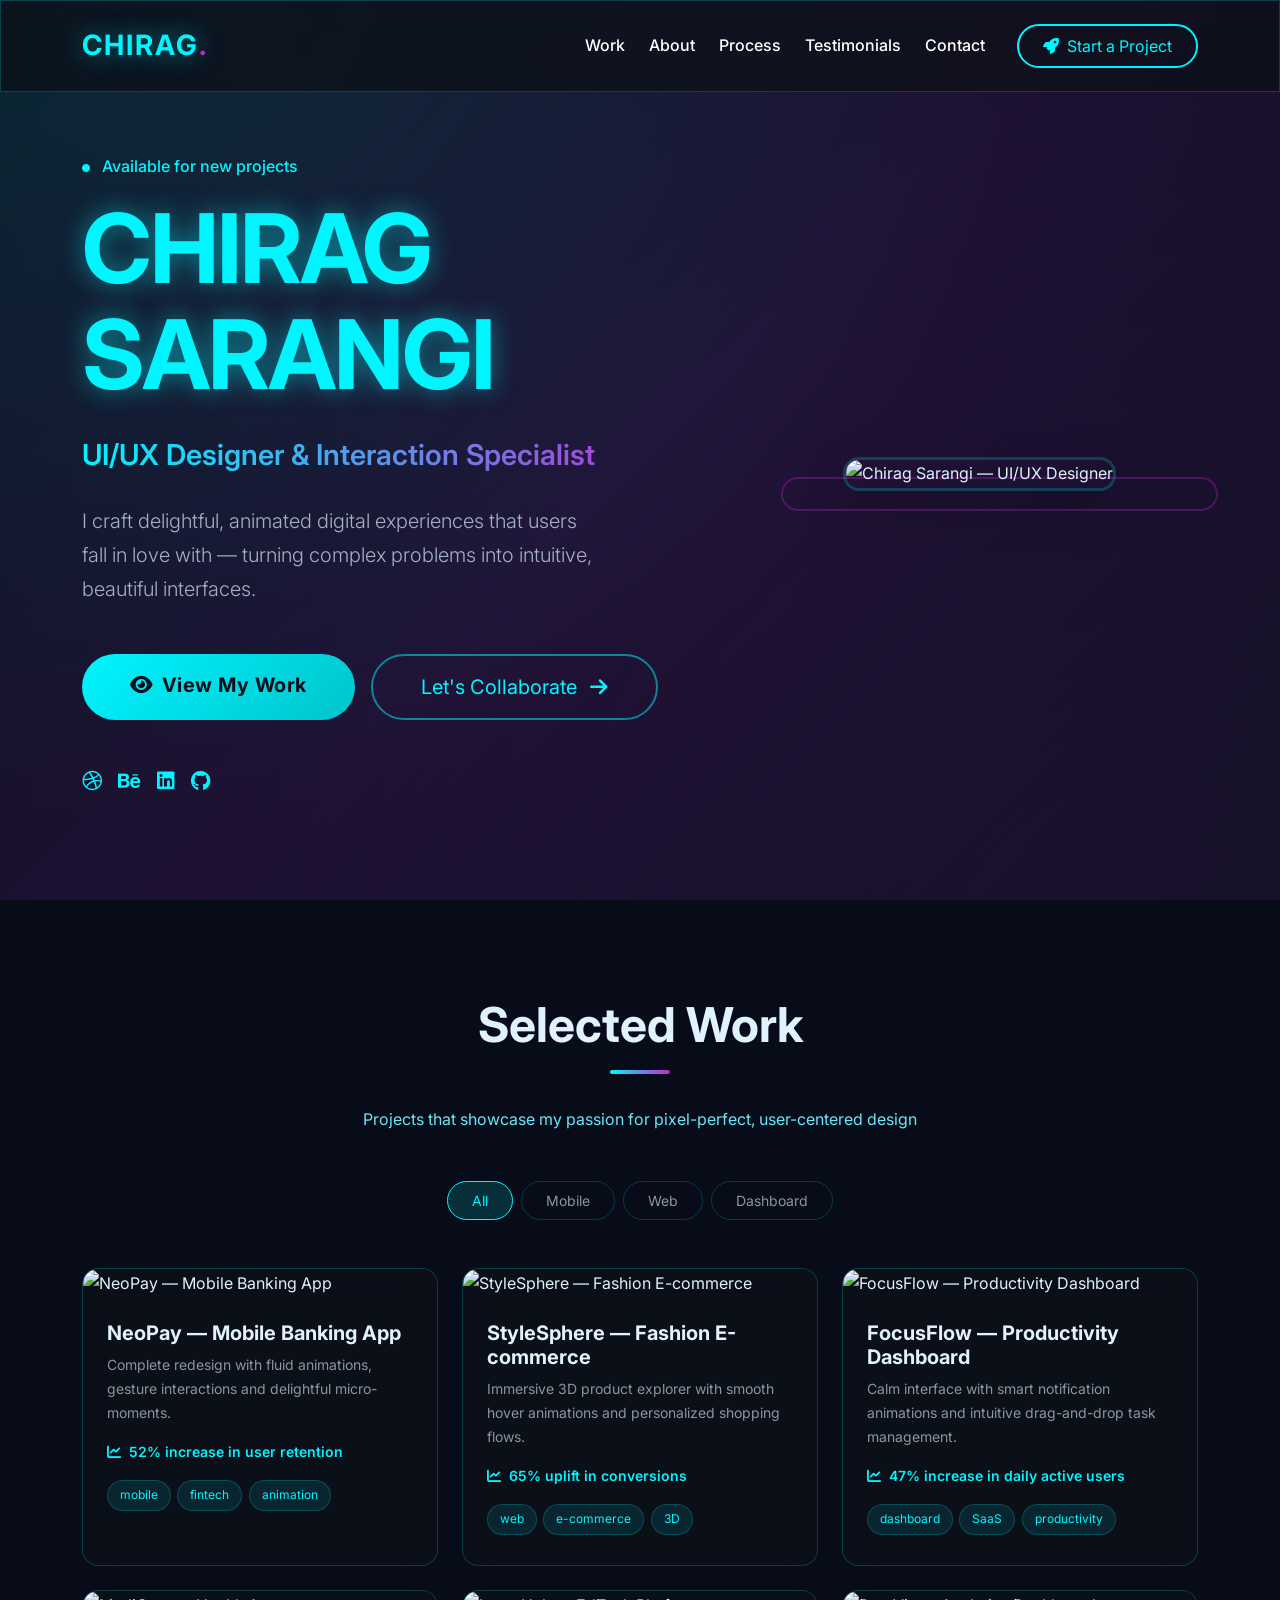
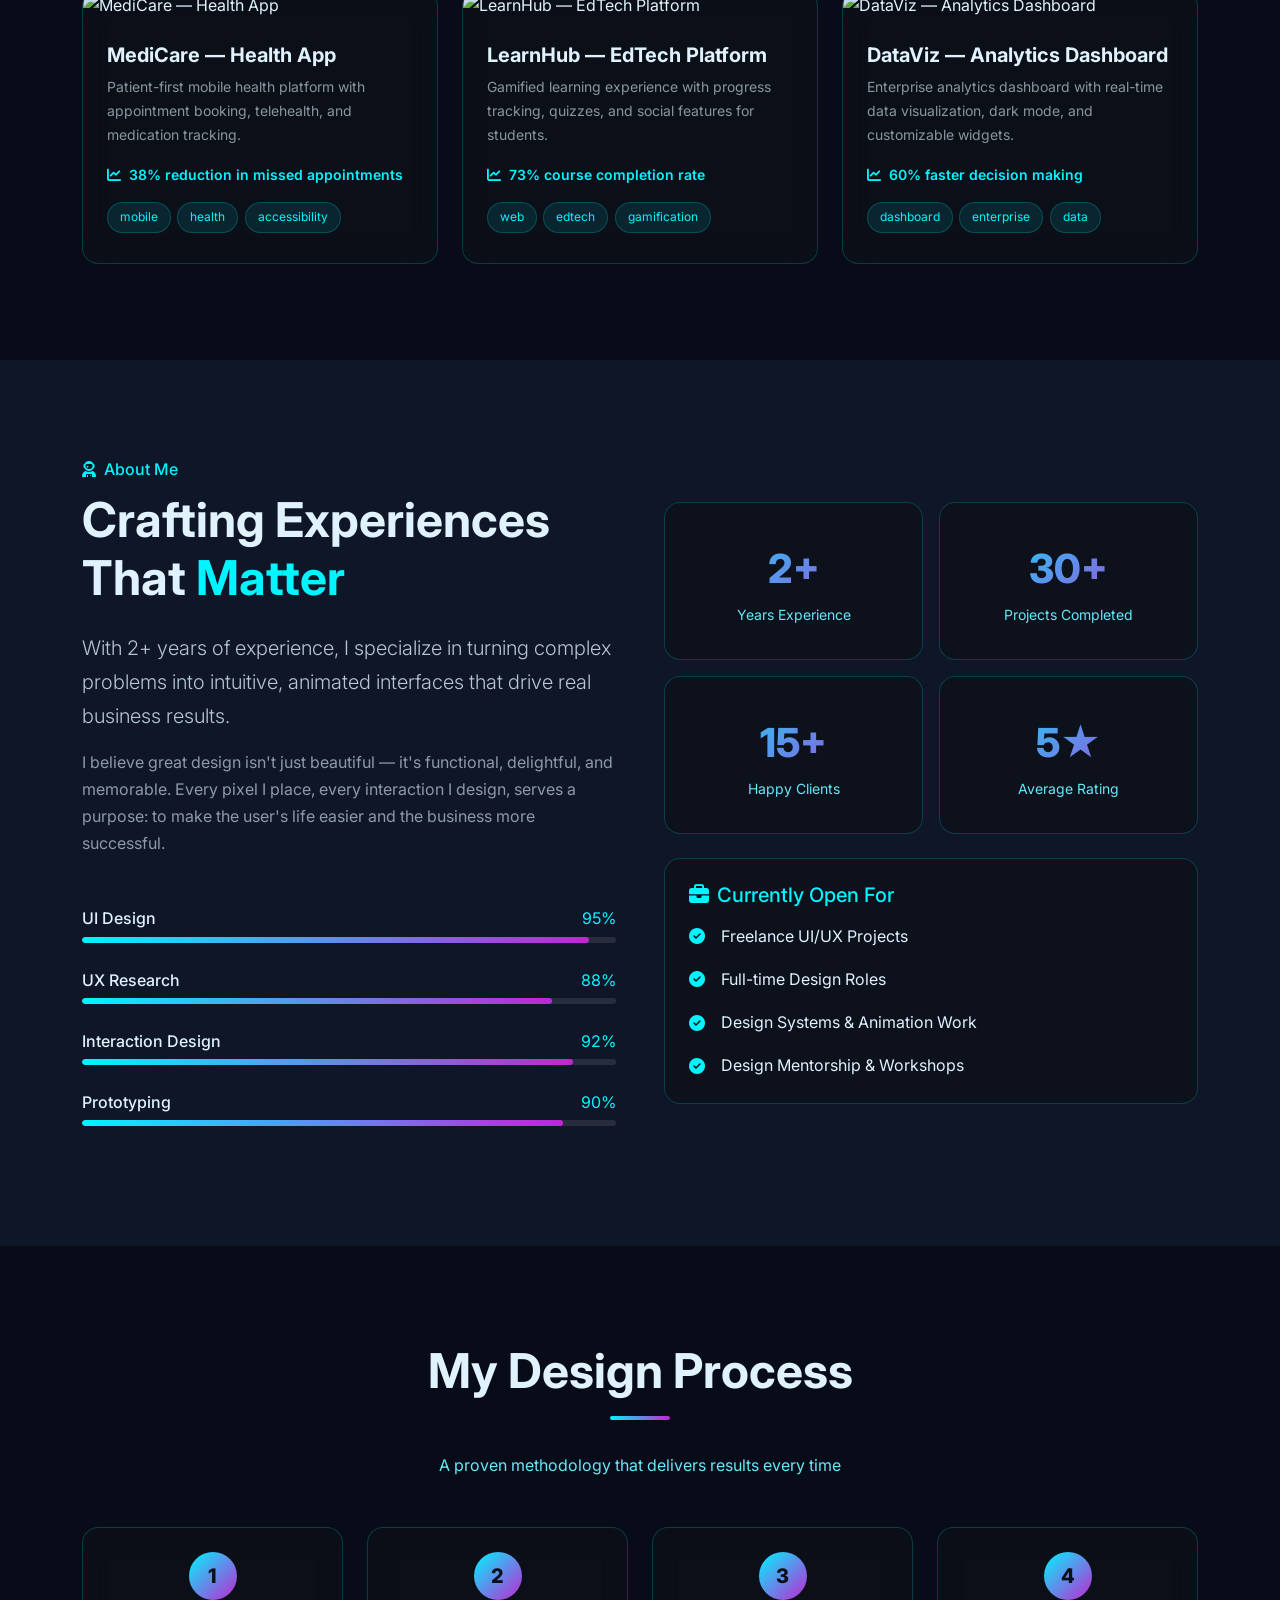
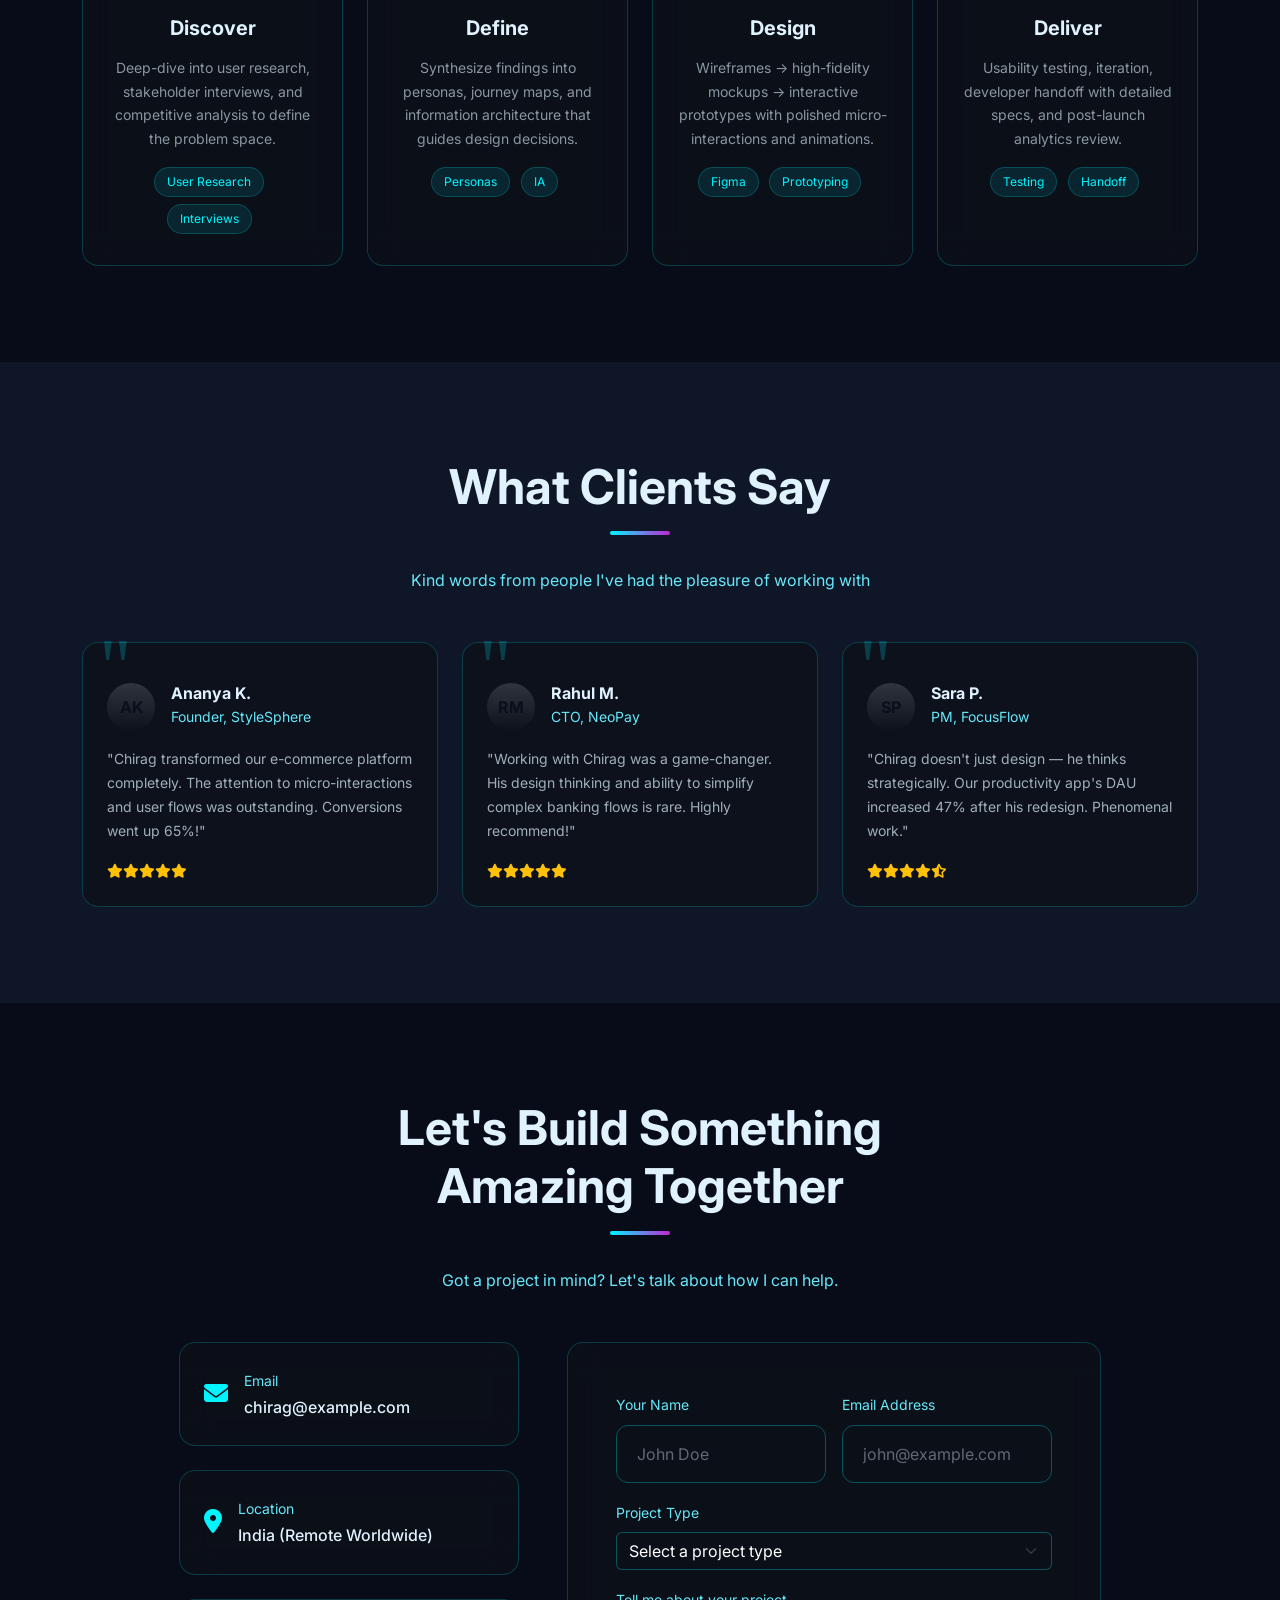
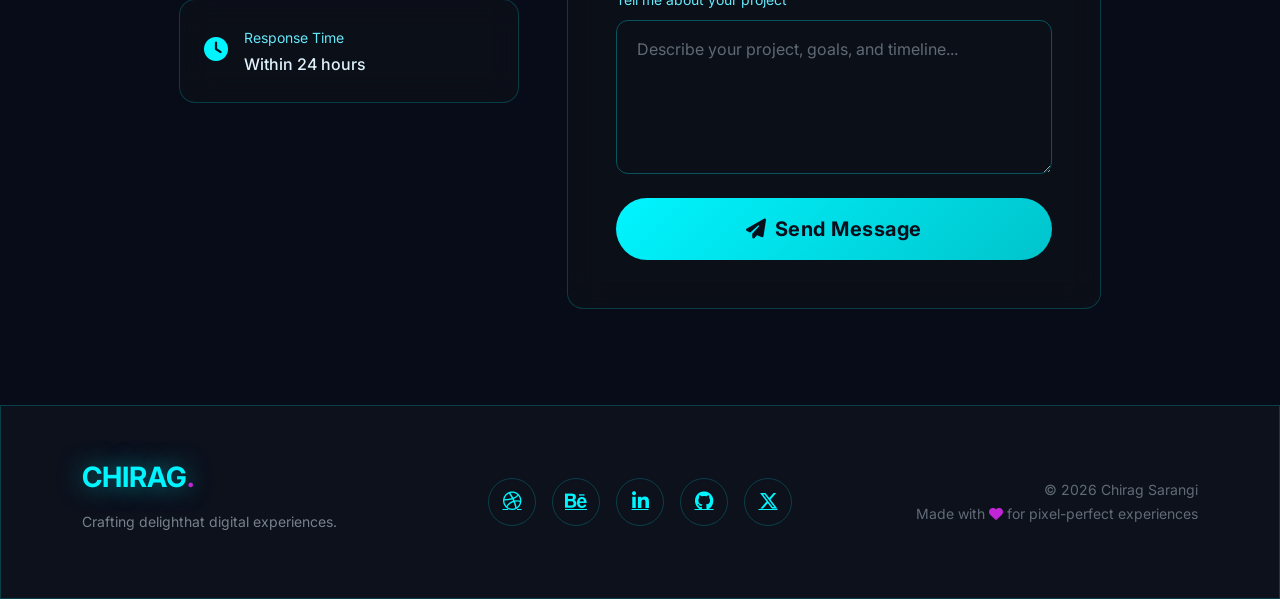
==== Chirag Sir/index.html @ 2ae91997 "Initial Chirag Sir Commit In DevWorkspace" ====
<!DOCTYPE html>
<html lang="en" class="scroll-smooth">

<head>
    <meta charset="UTF-8">
    <meta name="viewport" content="width=device-width, initial-scale=1.0">
    <title>Chirag Sarangi | UI/UX Designer</title>

    <!-- Google Font: Inter -->
    <link href="https://fonts.googleapis.com/css2?family=Inter:wght@300;400;500;600;700;800;900&display=swap"
        rel="stylesheet">

    <!-- Bootstrap 5 -->
    <link href="https://cdn.jsdelivr.net/npm/bootstrap@5.3.3/dist/css/bootstrap.min.css" rel="stylesheet">

    <!-- Font Awesome 6 -->
    <link rel="stylesheet" href="https://cdnjs.cloudflare.com/ajax/libs/font-awesome/6.6.0/css/all.min.css">

    <!-- AOS Animations -->
    <link href="https://unpkg.com/aos@2.3.1/dist/aos.css" rel="stylesheet">

    <style>
        /* ─── CSS Variables ─── */
        :root {
            --cyan: #00f5ff;
            --cyan-dark: #00c4cc;
            --purple: #c026d3;
            --bg-primary: #0f1628;
            --bg-dark: #0a0f1c;
            --glass-bg: rgba(13, 17, 25, 0.75);
            --glass-border: rgba(0, 245, 255, 0.2);
        }

        /* ─── Global Reset ─── */
        * {
            margin: 0;
            padding: 0;
            box-sizing: border-box;
        }

        html {
            scroll-behavior: smooth;
        }

        body {
            font-family: 'Inter', system-ui, -apple-system, sans-serif;
            background: var(--bg-primary);
            color: #e0f2fe;
            overflow-x: hidden;
            line-height: 1.7;
        }

        ::selection {
            background: var(--cyan);
            color: var(--bg-dark);
        }

        /* ─── Scrollbar ─── */
        ::-webkit-scrollbar {
            width: 8px;
        }

        ::-webkit-scrollbar-track {
            background: var(--bg-dark);
        }

        ::-webkit-scrollbar-thumb {
            background: var(--cyan);
            border-radius: 10px;
        }

        /* ─── Utility Classes ─── */
        .neon-cyan {
            color: var(--cyan);
            text-shadow: 0 0 25px rgba(0, 245, 255, 0.5);
        }

        .text-cyan {
            color: var(--cyan) !important;
        }

        .text-cyan-300 {
            color: #67e8f9 !important;
        }

        .text-purple {
            color: var(--purple) !important;
        }

        .border-cyan {
            border-color: rgba(0, 245, 255, 0.3) !important;
        }

        .cursor-pointer {
            cursor: pointer;
        }

        /* ─── Glass Effect ─── */
        .glass {
            background: var(--glass-bg);
            backdrop-filter: blur(16px);
            -webkit-backdrop-filter: blur(16px);
            border: 1px solid var(--glass-border);
        }

        /* ─── Navigation ─── */
        .navbar {
            padding: 1rem 0;
            transition: all 0.4s ease;
        }

        .navbar.scrolled {
            padding: 0.5rem 0;
            box-shadow: 0 4px 30px rgba(0, 0, 0, 0.5);
        }

        .navbar-brand {
            font-size: 1.75rem !important;
            letter-spacing: 2px;
        }

        .nav-link {
            position: relative;
            transition: all 0.4s;
            padding: 0.5rem 0 !important;
        }

        .nav-link::after {
            content: '';
            position: absolute;
            width: 0;
            height: 2px;
            bottom: 0;
            left: 0;
            background: linear-gradient(to right, var(--cyan), var(--purple));
            transition: width 0.4s ease;
        }

        .nav-link:hover {
            color: var(--cyan) !important;
        }

        .nav-link:hover::after {
            width: 100%;
        }

        /* Custom toggler for dark bg */
        .navbar-toggler {
            border-color: var(--glass-border);
            padding: 0.4rem 0.6rem;
        }

        .navbar-toggler-icon {
            background-image: url("data:image/svg+xml,%3csvg xmlns='http://www.w3.org/2000/svg' viewBox='0 0 30 30'%3e%3cpath stroke='rgba(0, 245, 255, 0.9)' stroke-linecap='round' stroke-miterlimit='10' stroke-width='2' d='M4 7h22M4 15h22M4 23h22'/%3e%3c/svg%3e") !important;
        }

        .btn-outline-cyan {
            border: 2px solid var(--cyan);
            color: var(--cyan);
            transition: all 0.3s ease;
        }

        .btn-outline-cyan:hover {
            background: var(--cyan);
            color: var(--bg-dark);
            box-shadow: 0 0 25px rgba(0, 245, 255, 0.4);
        }

        /* ─── Hero ─── */
        .hero-bg {
            background: linear-gradient(135deg, #0a0f1c 0%, #1e1133 50%, #0a0f1c 100%);
            position: relative;
            overflow: hidden;
            min-height: 100vh;
        }

        .hero-bg::before {
            content: '';
            position: absolute;
            top: -50%;
            left: -50%;
            width: 200%;
            height: 200%;
            background:
                radial-gradient(circle at 30% 20%, rgba(0, 245, 255, 0.12) 0%, transparent 40%),
                radial-gradient(circle at 70% 80%, rgba(192, 38, 211, 0.08) 0%, transparent 40%);
            animation: heroPulse 15s infinite alternate ease-in-out;
        }

        @keyframes heroPulse {
            0% {
                opacity: 0.6;
                transform: rotate(0deg);
            }

            100% {
                opacity: 1;
                transform: rotate(5deg);
            }
        }

        .hero-title {
            font-size: clamp(3rem, 8vw, 6rem);
            line-height: 1.1;
            letter-spacing: -2px;
        }

        .hero-subtitle {
            font-size: clamp(1.2rem, 3vw, 1.8rem);
            background: linear-gradient(90deg, var(--cyan), var(--purple));
            -webkit-background-clip: text;
            -webkit-text-fill-color: transparent;
            background-clip: text;
        }

        .hero-image {
            position: relative;
        }

        .hero-image img {
            border: 3px solid var(--glass-border);
            transition: all 0.5s ease;
        }

        .hero-image img:hover {
            border-color: var(--cyan);
            box-shadow: 0 0 50px rgba(0, 245, 255, 0.3);
        }

        .hero-image::after {
            content: '';
            position: absolute;
            top: 20px;
            left: 20px;
            right: -20px;
            bottom: -20px;
            border: 2px solid rgba(192, 38, 211, 0.3);
            border-radius: 1.5rem;
            z-index: -1;
        }

        /* ─── Buttons ─── */
        .btn-cyan {
            background: linear-gradient(135deg, var(--cyan), var(--cyan-dark));
            color: var(--bg-dark);
            font-weight: 700;
            border: none;
            transition: all 0.4s ease;
            letter-spacing: 0.5px;
        }

        .btn-cyan:hover {
            transform: translateY(-3px);
            box-shadow: 0 10px 40px rgba(0, 245, 255, 0.4);
            color: var(--bg-dark);
        }

        .btn-ghost {
            border: 2px solid rgba(0, 245, 255, 0.5);
            color: var(--cyan);
            transition: all 0.4s ease;
        }

        .btn-ghost:hover {
            background: rgba(0, 245, 255, 0.1);
            border-color: var(--cyan);
            color: var(--cyan);
            transform: translateY(-3px);
        }

        /* ─── Section Headings ─── */
        .section-heading {
            position: relative;
            display: inline-block;
        }

        .section-heading::after {
            content: '';
            display: block;
            width: 60px;
            height: 4px;
            background: linear-gradient(to right, var(--cyan), var(--purple));
            margin: 1rem auto 0;
            border-radius: 2px;
        }

        /* ─── Project Cards ─── */
        .project-card {
            transition: all 0.5s cubic-bezier(0.4, 0, 0.2, 1);
            overflow: hidden;
            cursor: pointer;
        }

        .project-card:hover {
            transform: translateY(-15px) scale(1.02);
            box-shadow: 0 20px 60px rgba(0, 245, 255, 0.25);
            border-color: rgba(0, 245, 255, 0.5);
        }

        .project-card .card-img {
            height: 280px;
            object-fit: cover;
            transition: transform 0.6s ease;
        }

        .project-card:hover .card-img {
            transform: scale(1.08);
        }

        .project-card .card-img-wrapper {
            overflow: hidden;
            position: relative;
        }

        .project-card .card-img-wrapper::after {
            content: '';
            position: absolute;
            inset: 0;
            background: linear-gradient(to bottom, transparent 50%, rgba(10, 15, 28, 0.9));
            opacity: 0;
            transition: opacity 0.4s ease;
        }

        .project-card:hover .card-img-wrapper::after {
            opacity: 1;
        }

        .project-tag {
            display: inline-block;
            padding: 0.25rem 0.75rem;
            font-size: 0.75rem;
            border-radius: 50px;
            background: rgba(0, 245, 255, 0.1);
            color: var(--cyan);
            border: 1px solid rgba(0, 245, 255, 0.2);
            margin-right: 0.4rem;
            margin-bottom: 0.4rem;
        }

        /* ─── About Section ─── */
        .skill-bar {
            height: 6px;
            background: rgba(255, 255, 255, 0.1);
            border-radius: 3px;
            overflow: hidden;
            margin-bottom: 1.5rem;
        }

        .skill-fill {
            height: 100%;
            border-radius: 3px;
            background: linear-gradient(90deg, var(--cyan), var(--purple));
            transition: width 1.5s ease;
        }

        .stat-card {
            text-align: center;
            padding: 2rem 1rem;
        }

        .stat-number {
            font-size: 2.5rem;
            font-weight: 800;
            background: linear-gradient(135deg, var(--cyan), var(--purple));
            -webkit-background-clip: text;
            -webkit-text-fill-color: transparent;
            background-clip: text;
        }

        /* ─── Process Section ─── */
        .process-step {
            position: relative;
            padding-left: 2rem;
        }

        .process-step::before {
            content: '';
            position: absolute;
            left: 0;
            top: 0;
            bottom: 0;
            width: 3px;
            background: linear-gradient(to bottom, var(--cyan), var(--purple));
            border-radius: 3px;
        }

        .step-number {
            display: inline-flex;
            align-items: center;
            justify-content: center;
            width: 48px;
            height: 48px;
            border-radius: 50%;
            background: linear-gradient(135deg, var(--cyan), var(--purple));
            color: var(--bg-dark);
            font-weight: 800;
            font-size: 1.25rem;
            margin-bottom: 1rem;
        }

        /* ─── Testimonials ─── */
        .testimonial-card {
            position: relative;
        }

        .testimonial-card::before {
            content: '"';
            font-size: 5rem;
            color: var(--cyan);
            opacity: 0.2;
            position: absolute;
            top: -1rem;
            left: 1rem;
            font-family: Georgia, serif;
            line-height: 1;
        }

        /* ─── Contact Form ─── */
        .form-control {
            padding: 1rem 1.25rem;
            border-radius: 12px;
            transition: all 0.3s ease;
        }

        .form-control:focus {
            border-color: var(--cyan);
            box-shadow: 0 0 0 0.2rem rgba(0, 245, 255, 0.15);
            background: rgba(0, 245, 255, 0.03);
        }

        .form-control::placeholder {
            color: rgba(224, 242, 254, 0.4);
        }

        /* ─── Footer ─── */
        .footer-social a {
            display: inline-flex;
            align-items: center;
            justify-content: center;
            width: 48px;
            height: 48px;
            border-radius: 50%;
            border: 1px solid var(--glass-border);
            color: var(--cyan);
            transition: all 0.3s ease;
            font-size: 1.2rem;
        }

        .footer-social a:hover {
            background: var(--cyan);
            color: var(--bg-dark);
            transform: translateY(-5px);
            box-shadow: 0 10px 25px rgba(0, 245, 255, 0.3);
        }

        /* ─── Floating Particles ─── */
        .particles {
            position: fixed;
            top: 0;
            left: 0;
            width: 100%;
            height: 100%;
            pointer-events: none;
            z-index: 0;
            overflow: hidden;
        }

        .particle {
            position: absolute;
            width: 3px;
            height: 3px;
            background: var(--cyan);
            border-radius: 50%;
            opacity: 0;
            animation: float linear infinite;
        }

        @keyframes float {
            0% {
                opacity: 0;
                transform: translateY(100vh) scale(0);
            }

            10% {
                opacity: 0.6;
            }

            90% {
                opacity: 0.6;
            }

            100% {
                opacity: 0;
                transform: translateY(-20vh) scale(1);
            }
        }

        /* ─── Back to Top ─── */
        .back-to-top {
            position: fixed;
            bottom: 2rem;
            right: 2rem;
            width: 50px;
            height: 50px;
            border-radius: 50%;
            background: linear-gradient(135deg, var(--cyan), var(--purple));
            color: var(--bg-dark);
            display: flex;
            align-items: center;
            justify-content: center;
            font-size: 1.2rem;
            opacity: 0;
            visibility: hidden;
            transition: all 0.4s ease;
            z-index: 1000;
            border: none;
            cursor: pointer;
            box-shadow: 0 4px 20px rgba(0, 245, 255, 0.3);
        }

        .back-to-top.visible {
            opacity: 1;
            visibility: visible;
        }

        .back-to-top:hover {
            transform: translateY(-5px);
            box-shadow: 0 8px 30px rgba(0, 245, 255, 0.5);
        }

        /* ─── Modal ─── */
        .modal-content {
            border-radius: 1.5rem;
            overflow: hidden;
        }

        /* ─── Responsive ─── */
        @media (max-width: 991px) {
            .navbar-collapse {
                background: rgba(10, 15, 28, 0.95);
                backdrop-filter: blur(20px);
                border-radius: 1rem;
                padding: 1.5rem;
                margin-top: 1rem;
                border: 1px solid var(--glass-border);
            }

            .hero-image::after {
                display: none;
            }
        }

        @media (max-width: 767px) {
            .hero-title {
                font-size: 2.8rem;
            }

            .stat-number {
                font-size: 2rem;
            }
        }
    </style>
</head>

<body>

    <!-- Floating Particles -->
    <div class="particles" id="particles"></div>

    <!-- Back to Top Button -->
    <button class="back-to-top" id="backToTop" onclick="window.scrollTo({top:0,behavior:'smooth'})">
        <i class="fas fa-chevron-up"></i>
    </button>

    <!-- ────────────────────────────────────────────── -->
    <!-- Navigation                                     -->
    <!-- ────────────────────────────────────────────── -->
    <nav class="navbar navbar-expand-lg fixed-top glass" id="mainNav">
        <div class="container">
            <a class="navbar-brand fw-bold neon-cyan" href="#">CHIRAG<span class="text-purple">.</span></a>
            <button class="navbar-toggler" type="button" data-bs-toggle="collapse" data-bs-target="#navbarNav"
                aria-controls="navbarNav" aria-expanded="false" aria-label="Toggle navigation">
                <span class="navbar-toggler-icon"></span>
            </button>
            <div class="collapse navbar-collapse" id="navbarNav">
                <ul class="navbar-nav ms-auto align-items-lg-center gap-lg-4 gap-2">
                    <li class="nav-item"><a class="nav-link text-white fw-medium" href="#work">Work</a></li>
                    <li class="nav-item"><a class="nav-link text-white fw-medium" href="#about">About</a></li>
                    <li class="nav-item"><a class="nav-link text-white fw-medium" href="#process">Process</a></li>
                    <li class="nav-item"><a class="nav-link text-white fw-medium" href="#testimonials">Testimonials</a>
                    </li>
                    <li class="nav-item"><a class="nav-link text-white fw-medium" href="#contact">Contact</a></li>
                    <li class="nav-item ms-lg-2">
                        <a href="#contact" class="btn btn-outline-cyan rounded-pill px-4 py-2">
                            <i class="fas fa-rocket me-2"></i>Start a Project
                        </a>
                    </li>
                </ul>
            </div>
        </div>
    </nav>

    <!-- ────────────────────────────────────────────── -->
    <!-- Hero Section                                   -->
    <!-- ────────────────────────────────────────────── -->
    <section class="hero-bg d-flex align-items-center pt-5" id="hero">
        <div class="container position-relative" style="z-index: 1;">
            <div class="row align-items-center g-5">
                <div class="col-lg-7" data-aos="fade-right" data-aos-delay="200">
                    <p class="text-cyan mb-3 fw-medium">
                        <i class="fas fa-circle me-2" style="font-size: 0.5rem; vertical-align: middle;"></i>
                        Available for new projects
                    </p>
                    <h1 class="hero-title fw-bold mb-4 neon-cyan">CHIRAG<br>SARANGI</h1>
                    <p class="hero-subtitle fw-semibold mb-4">UI/UX Designer &amp; Interaction Specialist</p>
                    <p class="lead mb-5" style="color: rgba(224, 242, 254, 0.7); max-width: 520px;">
                        I craft delightful, animated digital experiences that users fall in love with — turning complex
                        problems into intuitive, beautiful interfaces.
                    </p>
                    <div class="d-flex flex-wrap gap-3">
                        <a href="#work" class="btn btn-cyan btn-lg rounded-pill px-5 py-3">
                            <i class="fas fa-eye me-2"></i>View My Work
                        </a>
                        <a href="#contact" class="btn btn-ghost btn-lg rounded-pill px-5 py-3">
                            Let's Collaborate <i class="fas fa-arrow-right ms-2"></i>
                        </a>
                    </div>

                    <!-- Social links in hero -->
                    <div class="d-flex gap-3 mt-5" data-aos="fade-up" data-aos-delay="600">
                        <a href="#" class="text-cyan text-decoration-none" title="Dribbble">
                            <i class="fab fa-dribbble fa-lg"></i>
                        </a>
                        <a href="#" class="text-cyan text-decoration-none" title="Behance">
                            <i class="fab fa-behance fa-lg"></i>
                        </a>
                        <a href="#" class="text-cyan text-decoration-none" title="LinkedIn">
                            <i class="fab fa-linkedin fa-lg"></i>
                        </a>
                        <a href="#" class="text-cyan text-decoration-none" title="GitHub">
                            <i class="fab fa-github fa-lg"></i>
                        </a>
                    </div>
                </div>
                <div class="col-lg-5 text-center" data-aos="fade-left" data-aos-delay="400">
                    <div class="hero-image">
                        <!-- Replace with real photo -->
                        <img src="https://via.placeholder.com/600x700/1e2937/00f5ff?text=Chirag+Sarangi"
                            class="img-fluid rounded-4 shadow-lg" alt="Chirag Sarangi — UI/UX Designer" loading="lazy">
                    </div>
                </div>
            </div>
        </div>
    </section>

    <!-- ────────────────────────────────────────────── -->
    <!-- Work / Projects                                -->
    <!-- ────────────────────────────────────────────── -->
    <section id="work" class="py-5" style="background: #080c18;">
        <div class="container py-5">
            <div class="text-center mb-5" data-aos="fade-up">
                <h2 class="display-5 fw-bold section-heading">Selected Work</h2>
                <p class="text-cyan-300 mt-4">Projects that showcase my passion for pixel-perfect, user-centered design
                </p>
            </div>

            <!-- Filter Buttons -->
            <div class="d-flex flex-wrap justify-content-center gap-2 mb-5" data-aos="fade-up" data-aos-delay="100">
                <button class="btn btn-sm rounded-pill px-4 py-2 filter-btn active" data-filter="all"
                    onclick="filterProjects('all', this)">All</button>
                <button class="btn btn-sm rounded-pill px-4 py-2 filter-btn" data-filter="mobile"
                    onclick="filterProjects('mobile', this)">Mobile</button>
                <button class="btn btn-sm rounded-pill px-4 py-2 filter-btn" data-filter="web"
                    onclick="filterProjects('web', this)">Web</button>
                <button class="btn btn-sm rounded-pill px-4 py-2 filter-btn" data-filter="dashboard"
                    onclick="filterProjects('dashboard', this)">Dashboard</button>
            </div>

            <div class="row g-4" id="projects-container">
                <!-- Populated by JS -->
            </div>
        </div>
    </section>

    <!-- ────────────────────────────────────────────── -->
    <!-- About Section                                  -->
    <!-- ────────────────────────────────────────────── -->
    <section id="about" class="py-5">
        <div class="container py-5">
            <div class="row align-items-center g-5">
                <div class="col-lg-6" data-aos="fade-right">
                    <p class="text-cyan fw-medium mb-2"><i class="fas fa-user-astronaut me-2"></i>About Me</p>
                    <h2 class="display-5 fw-bold mb-4">Crafting Experiences<br>That <span class="text-cyan">Matter</span></h2>
                    <p class="lead" style="color: rgba(224, 242, 254, 0.8);">
                        With 2+ years of experience, I specialize in turning complex problems into intuitive, animated
                        interfaces that drive real business results.
                    </p>
                    <p style="color: rgba(224, 242, 254, 0.6);">
                        I believe great design isn't just beautiful — it's functional, delightful, and memorable. Every
                        pixel I place, every interaction I design, serves a purpose: to make the user's life easier and
                        the business more successful.
                    </p>

                    <!-- Skills -->
                    <div class="mt-5">
                        <div class="mb-3">
                            <div class="d-flex justify-content-between mb-1">
                                <span class="fw-medium">UI Design</span>
                                <span class="text-cyan">95%</span>
                            </div>
                            <div class="skill-bar">
                                <div class="skill-fill" data-width="95" style="width: 0%;"></div>
                            </div>
                        </div>
                        <div class="mb-3">
                            <div class="d-flex justify-content-between mb-1">
                                <span class="fw-medium">UX Research</span>
                                <span class="text-cyan">88%</span>
                            </div>
                            <div class="skill-bar">
                                <div class="skill-fill" data-width="88" style="width: 0%;"></div>
                            </div>
                        </div>
                        <div class="mb-3">
                            <div class="d-flex justify-content-between mb-1">
                                <span class="fw-medium">Interaction Design</span>
                                <span class="text-cyan">92%</span>
                            </div>
                            <div class="skill-bar">
                                <div class="skill-fill" data-width="92" style="width: 0%;"></div>
                            </div>
                        </div>
                        <div class="mb-3">
                            <div class="d-flex justify-content-between mb-1">
                                <span class="fw-medium">Prototyping</span>
                                <span class="text-cyan">90%</span>
                            </div>
                            <div class="skill-bar">
                                <div class="skill-fill" data-width="90" style="width: 0%;"></div>
                            </div>
                        </div>
                    </div>
                </div>

                <div class="col-lg-6" data-aos="fade-left">
                    <!-- Stats Grid -->
                    <div class="row g-3 mb-4">
                        <div class="col-6">
                            <div class="glass rounded-4 stat-card">
                                <div class="stat-number">2+</div>
                                <p class="text-cyan-300 mb-0 small">Years Experience</p>
                            </div>
                        </div>
                        <div class="col-6">
                            <div class="glass rounded-4 stat-card">
                                <div class="stat-number">30+</div>
                                <p class="text-cyan-300 mb-0 small">Projects Completed</p>
                            </div>
                        </div>
                        <div class="col-6">
                            <div class="glass rounded-4 stat-card">
                                <div class="stat-number">15+</div>
                                <p class="text-cyan-300 mb-0 small">Happy Clients</p>
                            </div>
                        </div>
                        <div class="col-6">
                            <div class="glass rounded-4 stat-card">
                                <div class="stat-number">5★</div>
                                <p class="text-cyan-300 mb-0 small">Average Rating</p>
                            </div>
                        </div>
                    </div>

                    <!-- Currently Open For -->
                    <div class="glass p-4 rounded-4" data-aos="fade-up" data-aos-delay="200">
                        <h5 class="text-cyan mb-3"><i class="fas fa-briefcase me-2"></i>Currently Open For</h5>
                        <ul class="list-unstyled mb-0">
                            <li class="mb-3 d-flex align-items-center">
                                <i class="fas fa-check-circle text-cyan me-3"></i>
                                Freelance UI/UX Projects
                            </li>
                            <li class="mb-3 d-flex align-items-center">
                                <i class="fas fa-check-circle text-cyan me-3"></i>
                                Full-time Design Roles
                            </li>
                            <li class="mb-3 d-flex align-items-center">
                                <i class="fas fa-check-circle text-cyan me-3"></i>
                                Design Systems &amp; Animation Work
                            </li>
                            <li class="d-flex align-items-center">
                                <i class="fas fa-check-circle text-cyan me-3"></i>
                                Design Mentorship &amp; Workshops
                            </li>
                        </ul>
                    </div>
                </div>
            </div>
        </div>
    </section>

    <!-- ────────────────────────────────────────────── -->
    <!-- Process Section (was missing!)                 -->
    <!-- ────────────────────────────────────────────── -->
    <section id="process" class="py-5" style="background: #080c18;">
        <div class="container py-5">
            <div class="text-center mb-5" data-aos="fade-up">
                <h2 class="display-5 fw-bold section-heading">My Design Process</h2>
                <p class="text-cyan-300 mt-4">A proven methodology that delivers results every time</p>
            </div>
            <div class="row g-4">
                <div class="col-md-6 col-lg-3" data-aos="fade-up" data-aos-delay="0">
                    <div class="glass p-4 rounded-4 h-100 text-center">
                        <div class="step-number mx-auto">1</div>
                        <h5 class="fw-bold mb-3">Discover</h5>
                        <p class="small" style="color: rgba(224, 242, 254, 0.6);">
                            Deep-dive into user research, stakeholder interviews, and competitive analysis to define the
                            problem space.
                        </p>
                        <div class="mt-3">
                            <span class="project-tag">User Research</span>
                            <span class="project-tag">Interviews</span>
                        </div>
                    </div>
                </div>
                <div class="col-md-6 col-lg-3" data-aos="fade-up" data-aos-delay="100">
                    <div class="glass p-4 rounded-4 h-100 text-center">
                        <div class="step-number mx-auto">2</div>
                        <h5 class="fw-bold mb-3">Define</h5>
                        <p class="small" style="color: rgba(224, 242, 254, 0.6);">
                            Synthesize findings into personas, journey maps, and information architecture that guides
                            design decisions.
                        </p>
                        <div class="mt-3">
                            <span class="project-tag">Personas</span>
                            <span class="project-tag">IA</span>
                        </div>
                    </div>
                </div>
                <div class="col-md-6 col-lg-3" data-aos="fade-up" data-aos-delay="200">
                    <div class="glass p-4 rounded-4 h-100 text-center">
                        <div class="step-number mx-auto">3</div>
                        <h5 class="fw-bold mb-3">Design</h5>
                        <p class="small" style="color: rgba(224, 242, 254, 0.6);">
                            Wireframes → high-fidelity mockups → interactive prototypes with polished micro-interactions
                            and animations.
                        </p>
                        <div class="mt-3">
                            <span class="project-tag">Figma</span>
                            <span class="project-tag">Prototyping</span>
                        </div>
                    </div>
                </div>
                <div class="col-md-6 col-lg-3" data-aos="fade-up" data-aos-delay="300">
                    <div class="glass p-4 rounded-4 h-100 text-center">
                        <div class="step-number mx-auto">4</div>
                        <h5 class="fw-bold mb-3">Deliver</h5>
                        <p class="small" style="color: rgba(224, 242, 254, 0.6);">
                            Usability testing, iteration, developer handoff with detailed specs, and post-launch
                            analytics review.
                        </p>
                        <div class="mt-3">
                            <span class="project-tag">Testing</span>
                            <span class="project-tag">Handoff</span>
                        </div>
                    </div>
                </div>
            </div>
        </div>
    </section>

    <!-- ────────────────────────────────────────────── -->
    <!-- Testimonials Section (new)                     -->
    <!-- ────────────────────────────────────────────── -->
    <section id="testimonials" class="py-5">
        <div class="container py-5">
            <div class="text-center mb-5" data-aos="fade-up">
                <h2 class="display-5 fw-bold section-heading">What Clients Say</h2>
                <p class="text-cyan-300 mt-4">Kind words from people I've had the pleasure of working with</p>
            </div>
            <div class="row g-4">
                <div class="col-md-4" data-aos="fade-up" data-aos-delay="0">
                    <div class="glass p-4 rounded-4 h-100 testimonial-card">
                        <div class="d-flex align-items-center mb-3 mt-3">
                            <div class="rounded-circle bg-gradient d-flex align-items-center justify-content-center me-3"
                                style="width:48px;height:48px;background:linear-gradient(135deg,var(--cyan),var(--purple));">
                                <span class="fw-bold" style="color:var(--bg-dark);">AK</span>
                            </div>
                            <div>
                                <h6 class="mb-0 fw-bold">Ananya K.</h6>
                                <small class="text-cyan-300">Founder, StyleSphere</small>
                            </div>
                        </div>
                        <p class="small" style="color: rgba(224, 242, 254, 0.7);">
                            "Chirag transformed our e-commerce platform completely. The attention to micro-interactions
                            and user flows was outstanding. Conversions went up 65%!"
                        </p>
                        <div class="text-warning small">
                            <i class="fas fa-star"></i><i class="fas fa-star"></i><i class="fas fa-star"></i><i
                                class="fas fa-star"></i><i class="fas fa-star"></i>
                        </div>
                    </div>
                </div>
                <div class="col-md-4" data-aos="fade-up" data-aos-delay="100">
                    <div class="glass p-4 rounded-4 h-100 testimonial-card">
                        <div class="d-flex align-items-center mb-3 mt-3">
                            <div class="rounded-circle bg-gradient d-flex align-items-center justify-content-center me-3"
                                style="width:48px;height:48px;background:linear-gradient(135deg,var(--cyan),var(--purple));">
                                <span class="fw-bold" style="color:var(--bg-dark);">RM</span>
                            </div>
                            <div>
                                <h6 class="mb-0 fw-bold">Rahul M.</h6>
                                <small class="text-cyan-300">CTO, NeoPay</small>
                            </div>
                        </div>
                        <p class="small" style="color: rgba(224, 242, 254, 0.7);">
                            "Working with Chirag was a game-changer. His design thinking and ability to simplify complex
                            banking flows is rare. Highly recommend!"
                        </p>
                        <div class="text-warning small">
                            <i class="fas fa-star"></i><i class="fas fa-star"></i><i class="fas fa-star"></i><i
                                class="fas fa-star"></i><i class="fas fa-star"></i>
                        </div>
                    </div>
                </div>
                <div class="col-md-4" data-aos="fade-up" data-aos-delay="200">
                    <div class="glass p-4 rounded-4 h-100 testimonial-card">
                        <div class="d-flex align-items-center mb-3 mt-3">
                            <div class="rounded-circle bg-gradient d-flex align-items-center justify-content-center me-3"
                                style="width:48px;height:48px;background:linear-gradient(135deg,var(--cyan),var(--purple));">
                                <span class="fw-bold" style="color:var(--bg-dark);">SP</span>
                            </div>
                            <div>
                                <h6 class="mb-0 fw-bold">Sara P.</h6>
                                <small class="text-cyan-300">PM, FocusFlow</small>
                            </div>
                        </div>
                        <p class="small" style="color: rgba(224, 242, 254, 0.7);">
                            "Chirag doesn't just design — he thinks strategically. Our productivity app's DAU increased
                            47% after his redesign. Phenomenal work."
                        </p>
                        <div class="text-warning small">
                            <i class="fas fa-star"></i><i class="fas fa-star"></i><i class="fas fa-star"></i><i
                                class="fas fa-star"></i><i class="fas fa-star-half-alt"></i>
                        </div>
                    </div>
                </div>
            </div>
        </div>
    </section>

    <!-- ────────────────────────────────────────────── -->
    <!-- Contact Section                                -->
    <!-- ────────────────────────────────────────────── -->
    <section id="contact" class="py-5" style="background: #080c18;">
        <div class="container py-5">
            <div class="text-center mb-5" data-aos="fade-up">
                <h2 class="display-5 fw-bold section-heading">Let's Build Something<br>Amazing Together</h2>
                <p class="text-cyan-300 mt-4">Got a project in mind? Let's talk about how I can help.</p>
            </div>
            <div class="row justify-content-center g-5">
                <div class="col-lg-4" data-aos="fade-right">
                    <div class="glass p-4 rounded-4 mb-4">
                        <div class="d-flex align-items-center">
                            <div class="me-3 text-cyan fs-4"><i class="fas fa-envelope"></i></div>
                            <div>
                                <small class="text-cyan-300">Email</small>
                                <p class="mb-0 fw-medium">chirag@example.com</p>
                            </div>
                        </div>
                    </div>
                    <div class="glass p-4 rounded-4 mb-4">
                        <div class="d-flex align-items-center">
                            <div class="me-3 text-cyan fs-4"><i class="fas fa-map-marker-alt"></i></div>
                            <div>
                                <small class="text-cyan-300">Location</small>
                                <p class="mb-0 fw-medium">India (Remote Worldwide)</p>
                            </div>
                        </div>
                    </div>
                    <div class="glass p-4 rounded-4">
                        <div class="d-flex align-items-center">
                            <div class="me-3 text-cyan fs-4"><i class="fas fa-clock"></i></div>
                            <div>
                                <small class="text-cyan-300">Response Time</small>
                                <p class="mb-0 fw-medium">Within 24 hours</p>
                            </div>
                        </div>
                    </div>
                </div>
                <div class="col-lg-6" data-aos="fade-left">
                    <form class="glass p-5 rounded-4" id="contactForm" onsubmit="return false;">
                        <div class="row g-3 mb-3">
                            <div class="col-md-6">
                                <label class="form-label small text-cyan-300">Your Name</label>
                                <input type="text" class="form-control bg-transparent border-cyan text-white"
                                    placeholder="John Doe" required id="nameInput">
                            </div>
                            <div class="col-md-6">
                                <label class="form-label small text-cyan-300">Email Address</label>
                                <input type="email" class="form-control bg-transparent border-cyan text-white"
                                    placeholder="john@example.com" required id="emailInput">
                            </div>
                        </div>
                        <div class="mb-3">
                            <label class="form-label small text-cyan-300">Project Type</label>
                            <select class="form-select bg-transparent border-cyan text-white" id="projectType">
                                <option value="" style="background:var(--bg-dark);">Select a project type</option>
                                <option value="mobile" style="background:var(--bg-dark);">Mobile App Design</option>
                                <option value="web" style="background:var(--bg-dark);">Web Design</option>
                                <option value="dashboard" style="background:var(--bg-dark);">Dashboard / SaaS</option>
                                <option value="branding" style="background:var(--bg-dark);">Branding</option>
                                <option value="other" style="background:var(--bg-dark);">Other</option>
                            </select>
                        </div>
                        <div class="mb-4">
                            <label class="form-label small text-cyan-300">Tell me about your project</label>
                            <textarea class="form-control bg-transparent border-cyan text-white" rows="5"
                                placeholder="Describe your project, goals, and timeline..." required
                                id="messageInput"></textarea>
                        </div>
                        <button type="button" onclick="submitForm()"
                            class="btn btn-cyan w-100 py-3 rounded-pill fw-bold fs-5" id="submitBtn">
                            <i class="fas fa-paper-plane me-2"></i>Send Message
                        </button>
                    </form>
                </div>
            </div>
        </div>
    </section>

    <!-- ────────────────────────────────────────────── -->
    <!-- Footer                                         -->
    <!-- ────────────────────────────────────────────── -->
    <footer class="py-5 glass">
        <div class="container">
            <div class="row align-items-center g-4">
                <div class="col-md-4">
                    <a class="fs-3 fw-bold neon-cyan text-decoration-none" href="#">CHIRAG<span
                            class="text-purple">.</span></a>
                    <p class="small mt-2" style="color: rgba(224, 242, 254, 0.5);">Crafting delighthat digital
                        experiences.</p>
                </div>
                <div class="col-md-4 text-center">
                    <div class="footer-social d-flex justify-content-center gap-3">
                        <a href="#" title="Dribbble"><i class="fab fa-dribbble"></i></a>
                        <a href="#" title="Behance"><i class="fab fa-behance"></i></a>
                        <a href="#" title="LinkedIn"><i class="fab fa-linkedin-in"></i></a>
                        <a href="#" title="GitHub"><i class="fab fa-github"></i></a>
                        <a href="#" title="Twitter"><i class="fab fa-x-twitter"></i></a>
                    </div>
                </div>
                <div class="col-md-4 text-md-end text-center">
                    <p class="small mb-0" style="color: rgba(224, 242, 254, 0.4);">
                        © 2026 Chirag Sarangi<br>Made with <i class="fas fa-heart text-purple"></i> for pixel-perfect
                        experiences
                    </p>
                </div>
            </div>
        </div>
    </footer>

    <!-- ────────────────────────────────────────────── -->
    <!-- Project Modal                                  -->
    <!-- ────────────────────────────────────────────── -->
    <div class="modal fade" id="projectModal" tabindex="-1" aria-labelledby="modalTitle" aria-hidden="true">
        <div class="modal-dialog modal-xl modal-dialog-centered">
            <div class="modal-content border-0" style="background: var(--bg-primary);">
                <div class="modal-header border-0 px-4 pt-4">
                    <h4 class="modal-title fw-bold" id="modalTitle"></h4>
                    <button type="button" class="btn-close btn-close-white" data-bs-dismiss="modal"
                        aria-label="Close"></button>
                </div>
                <div class="modal-body px-4 pb-4" id="modalBody"></div>
            </div>
        </div>
    </div>

    <!-- ────────────────────────────────────────────── -->
    <!-- Scripts                                        -->
    <!-- ────────────────────────────────────────────── -->
    <script src="https://cdn.jsdelivr.net/npm/bootstrap@5.3.3/dist/js/bootstrap.bundle.min.js"></script>
    <script src="https://unpkg.com/aos@2.3.1/dist/aos.js"></script>

    <script>
        // ─── Initialize AOS ───
        AOS.init({
            duration: 900,
            once: true,
            easing: 'ease-out-cubic',
            offset: 80
        });

        // ─── Project Data ───
        const projects = [
            {
                title: "NeoPay — Mobile Banking App",
                desc: "Complete redesign with fluid animations, gesture interactions and delightful micro-moments.",
                result: "52% increase in user retention",
                tags: ["mobile", "fintech", "animation"],
                category: "mobile",
                img: "https://via.placeholder.com/1200x700/1e2937/00f5ff?text=NeoPay",
                tools: ["Figma", "Principle", "Lottie"]
            },
            {
                title: "StyleSphere — Fashion E-commerce",
                desc: "Immersive 3D product explorer with smooth hover animations and personalized shopping flows.",
                result: "65% uplift in conversions",
                tags: ["web", "e-commerce", "3D"],
                category: "web",
                img: "https://via.placeholder.com/1200x700/1e2937/00f5ff?text=StyleSphere",
                tools: ["Figma", "Spline", "Framer"]
            },
            {
                title: "FocusFlow — Productivity Dashboard",
                desc: "Calm interface with smart notification animations and intuitive drag-and-drop task management.",
                result: "47% increase in daily active users",
                tags: ["dashboard", "SaaS", "productivity"],
                category: "dashboard",
                img: "https://via.placeholder.com/1200x700/1e2937/00f5ff?text=FocusFlow",
                tools: ["Figma", "Maze", "Hotjar"]
            },
            {
                title: "MediCare — Health App",
                desc: "Patient-first mobile health platform with appointment booking, telehealth, and medication tracking.",
                result: "38% reduction in missed appointments",
                tags: ["mobile", "health", "accessibility"],
                category: "mobile",
                img: "https://via.placeholder.com/1200x700/1e2937/00f5ff?text=MediCare",
                tools: ["Figma", "Protopie", "Miro"]
            },
            {
                title: "LearnHub — EdTech Platform",
                desc: "Gamified learning experience with progress tracking, quizzes, and social features for students.",
                result: "73% course completion rate",
                tags: ["web", "edtech", "gamification"],
                category: "web",
                img: "https://via.placeholder.com/1200x700/1e2937/00f5ff?text=LearnHub",
                tools: ["Figma", "Principle", "Notion"]
            },
            {
                title: "DataViz — Analytics Dashboard",
                desc: "Enterprise analytics dashboard with real-time data visualization, dark mode, and customizable widgets.",
                result: "60% faster decision making",
                tags: ["dashboard", "enterprise", "data"],
                category: "dashboard",
                img: "https://via.placeholder.com/1200x700/1e2937/00f5ff?text=DataViz",
                tools: ["Figma", "D3.js", "Storybook"]
            }
        ];

        // ─── Render Projects ───
        function renderProjects(filter = 'all') {
            const container = document.getElementById('projects-container');
            const filtered = filter === 'all' ? projects : projects.filter(p => p.category === filter);

            container.innerHTML = filtered.map((project, index) => `
                <div class="col-md-6 col-lg-4" data-aos="fade-up" data-aos-delay="${index * 100}">
                    <div class="project-card glass rounded-4 overflow-hidden h-100" onclick="showProject(${projects.indexOf(project)})">
                        <div class="card-img-wrapper">
                            <img src="${project.img}" class="card-img w-100" alt="${project.title}" loading="lazy">
                        </div>
                        <div class="p-4">
                            <h5 class="fw-bold mb-2">${project.title}</h5>
                            <p class="small mb-3" style="color: rgba(224, 242, 254, 0.6);">${project.desc}</p>
                            <p class="text-cyan small fw-semibold mb-3">
                                <i class="fas fa-chart-line me-1"></i> ${project.result}
                            </p>
                            <div>
                                ${project.tags.map(tag => `<span class="project-tag">${tag}</span>`).join('')}
                            </div>
                        </div>
                    </div>
                </div>
            `).join('');
        }

        // ─── Filter Projects ───
        function filterProjects(filter, btn) {
            document.querySelectorAll('.filter-btn').forEach(b => b.classList.remove('active'));
            btn.classList.add('active');
            renderProjects(filter);
        }

        // Style filter buttons
        const filterBtnStyle = document.createElement('style');
        filterBtnStyle.textContent = `
            .filter-btn {
                background: transparent;
                border: 1px solid rgba(0,245,255,0.2);
                color: rgba(224,242,254,0.6);
                transition: all 0.3s ease;
            }
            .filter-btn:hover, .filter-btn.active {
                background: rgba(0,245,255,0.15);
                border-color: var(--cyan);
                color: var(--cyan);
            }
        `;
        document.head.appendChild(filterBtnStyle);

        // ─── Show Project Modal ───
        function showProject(index) {
            const p = projects[index];
            document.getElementById('modalTitle').textContent = p.title;
            document.getElementById('modalBody').innerHTML = `
                <img src="${p.img}" class="img-fluid rounded-3 mb-4 w-100" alt="${p.title}">
                <div class="row g-4">
                    <div class="col-md-8">
                        <h5 class="fw-bold mb-3">Overview</h5>
                        <p class="lead">${p.desc}</p>
                        <div class="glass p-3 rounded-3 d-inline-block">
                            <i class="fas fa-chart-line text-cyan me-2"></i>
                            <strong class="text-cyan">${p.result}</strong>
                        </div>
                    </div>
                    <div class="col-md-4">
                        <h6 class="fw-bold mb-3 text-cyan">Tools Used</h6>
                        <div class="mb-4">
                            ${p.tools.map(t => `<span class="project-tag mb-2">${t}</span>`).join('')}
                        </div>
                        <h6 class="fw-bold mb-3 text-cyan">Tags</h6>
                        <div>
                            ${p.tags.map(t => `<span class="project-tag mb-2">${t}</span>`).join('')}
                        </div>
                    </div>
                </div>
                <hr style="border-color: rgba(0,245,255,0.1);" class="my-4">
                <div class="text-center">
                    <a href="#contact" class="btn btn-cyan rounded-pill px-5 py-3" data-bs-dismiss="modal">
                        <i class="fas fa-rocket me-2"></i>Start a Similar Project
                    </a>
                </div>
            `;
            new bootstrap.Modal(document.getElementById('projectModal')).show();
        }

        // ─── Contact Form ───
        function submitForm() {
            const name = document.getElementById('nameInput').value.trim();
            const email = document.getElementById('emailInput').value.trim();
            const message = document.getElementById('messageInput').value.trim();
            const btn = document.getElementById('submitBtn');

            if (!name || !email || !message) {
                showToast('⚠️ Please fill in all required fields.', 'warning');
                return;
            }

            if (!isValidEmail(email)) {
                showToast('⚠️ Please enter a valid email address.', 'warning');
                return;
            }

            // Simulate sending
            btn.innerHTML = '<i class="fas fa-spinner fa-spin me-2"></i>Sending...';
            btn.disabled = true;

            setTimeout(() => {
                btn.innerHTML = '<i class="fas fa-check me-2"></i>Message Sent!';
                btn.style.background = 'linear-gradient(135deg, #10b981, #059669)';
                showToast('✅ Message sent successfully! Chirag will get back to you within 24 hours.', 'success');

                setTimeout(() => {
                    btn.innerHTML = '<i class="fas fa-paper-plane me-2"></i>Send Message';
                    btn.style.background = '';
                    btn.disabled = false;
                    document.getElementById('contactForm').reset();
                }, 3000);
            }, 1500);
        }

        function isValidEmail(email) {
            return /^[^\s@]+@[^\s@]+\.[^\s@]+$/.test(email);
        }

        // ─── Toast Notification ───
        function showToast(message, type = 'info') {
            const toast = document.createElement('div');
            toast.style.cssText = `
                position: fixed; top: 100px; right: 20px; z-index: 9999;
                padding: 1rem 1.5rem; border-radius: 12px; max-width: 400px;
                font-size: 0.9rem; font-weight: 500;
                backdrop-filter: blur(20px); animation: slideIn 0.4s ease;
                border: 1px solid ${type === 'success' ? 'rgba(16,185,129,0.4)' : 'rgba(251,191,36,0.4)'};
                background: ${type === 'success' ? 'rgba(16,185,129,0.15)' : 'rgba(251,191,36,0.15)'};
                color: ${type === 'success' ? '#6ee7b7' : '#fcd34d'};
            `;
            toast.textContent = message;
            document.body.appendChild(toast);

            setTimeout(() => {
                toast.style.animation = 'slideOut 0.4s ease forwards';
                setTimeout(() => toast.remove(), 400);
            }, 4000);
        }

        // Toast animation
        const toastStyle = document.createElement('style');
        toastStyle.textContent = `
            @keyframes slideIn { from { transform: translateX(100%); opacity:0; } to { transform: translateX(0); opacity:1; } }
            @keyframes slideOut { from { transform: translateX(0); opacity:1; } to { transform: translateX(100%); opacity:0; } }
        `;
        document.head.appendChild(toastStyle);

        // ─── Navbar Scroll Effect ───
        window.addEventListener('scroll', () => {
            const nav = document.getElementById('mainNav');
            const backBtn = document.getElementById('backToTop');

            if (window.scrollY > 80) {
                nav.classList.add('scrolled');
            } else {
                nav.classList.remove('scrolled');
            }

            if (window.scrollY > 500) {
                backBtn.classList.add('visible');
            } else {
                backBtn.classList.remove('visible');
            }
        });

        // ─── Animate Skill Bars on Scroll ───
        const skillObserver = new IntersectionObserver((entries) => {
            entries.forEach(entry => {
                if (entry.isIntersecting) {
                    entry.target.style.width = entry.target.dataset.width + '%';
                    skillObserver.unobserve(entry.target);
                }
            });
        }, { threshold: 0.5 });

        document.querySelectorAll('.skill-fill').forEach(bar => {
            skillObserver.observe(bar);
        });

        // ─── Floating Particles ───
        function createParticles() {
            const container = document.getElementById('particles');
            const count = window.innerWidth < 768 ? 15 : 30;

            for (let i = 0; i < count; i++) {
                const particle = document.createElement('div');
                particle.classList.add('particle');
                particle.style.left = Math.random() * 100 + '%';
                particle.style.animationDuration = (Math.random() * 15 + 10) + 's';
                particle.style.animationDelay = (Math.random() * 10) + 's';
                particle.style.width = particle.style.height = (Math.random() * 4 + 1) + 'px';
                container.appendChild(particle);
            }
        }

        // ─── Initialize ───
        window.onload = () => {
            renderProjects();
            createParticles();
        };
    </script>
</body>

</html>
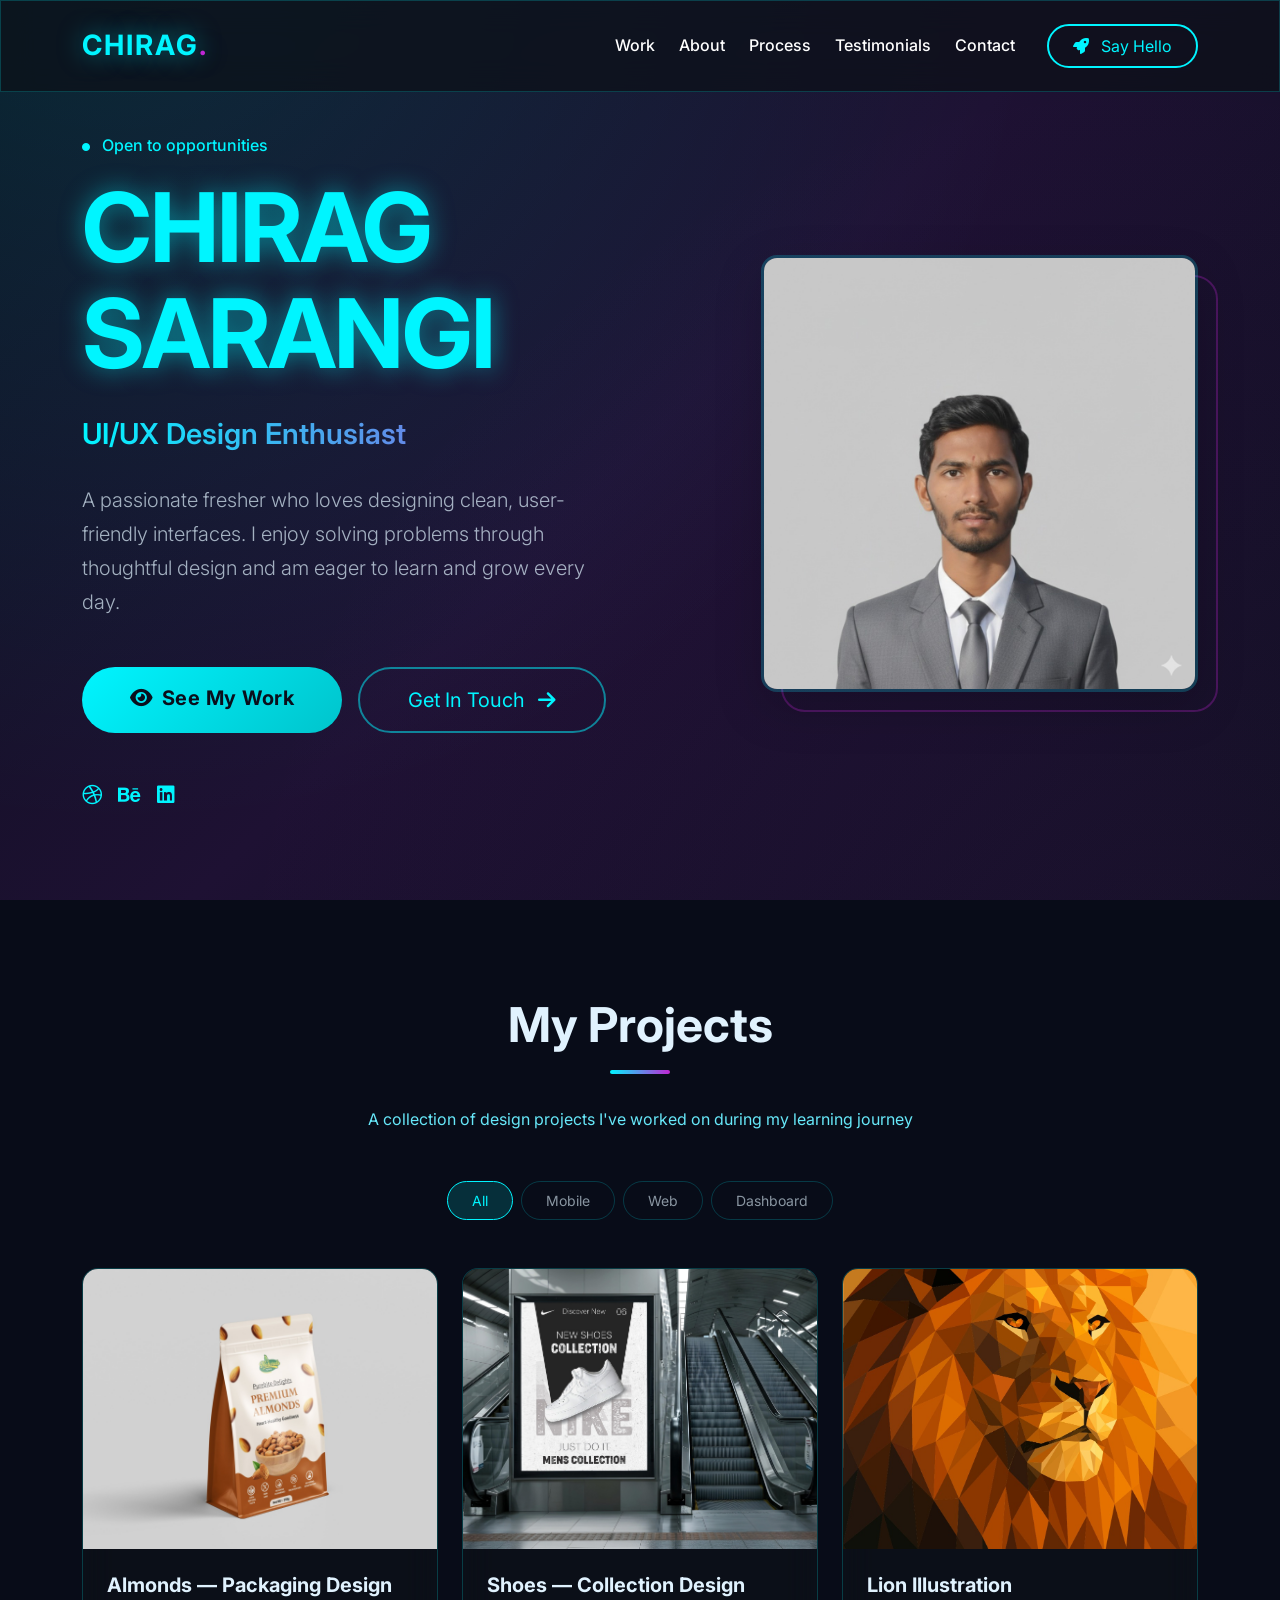
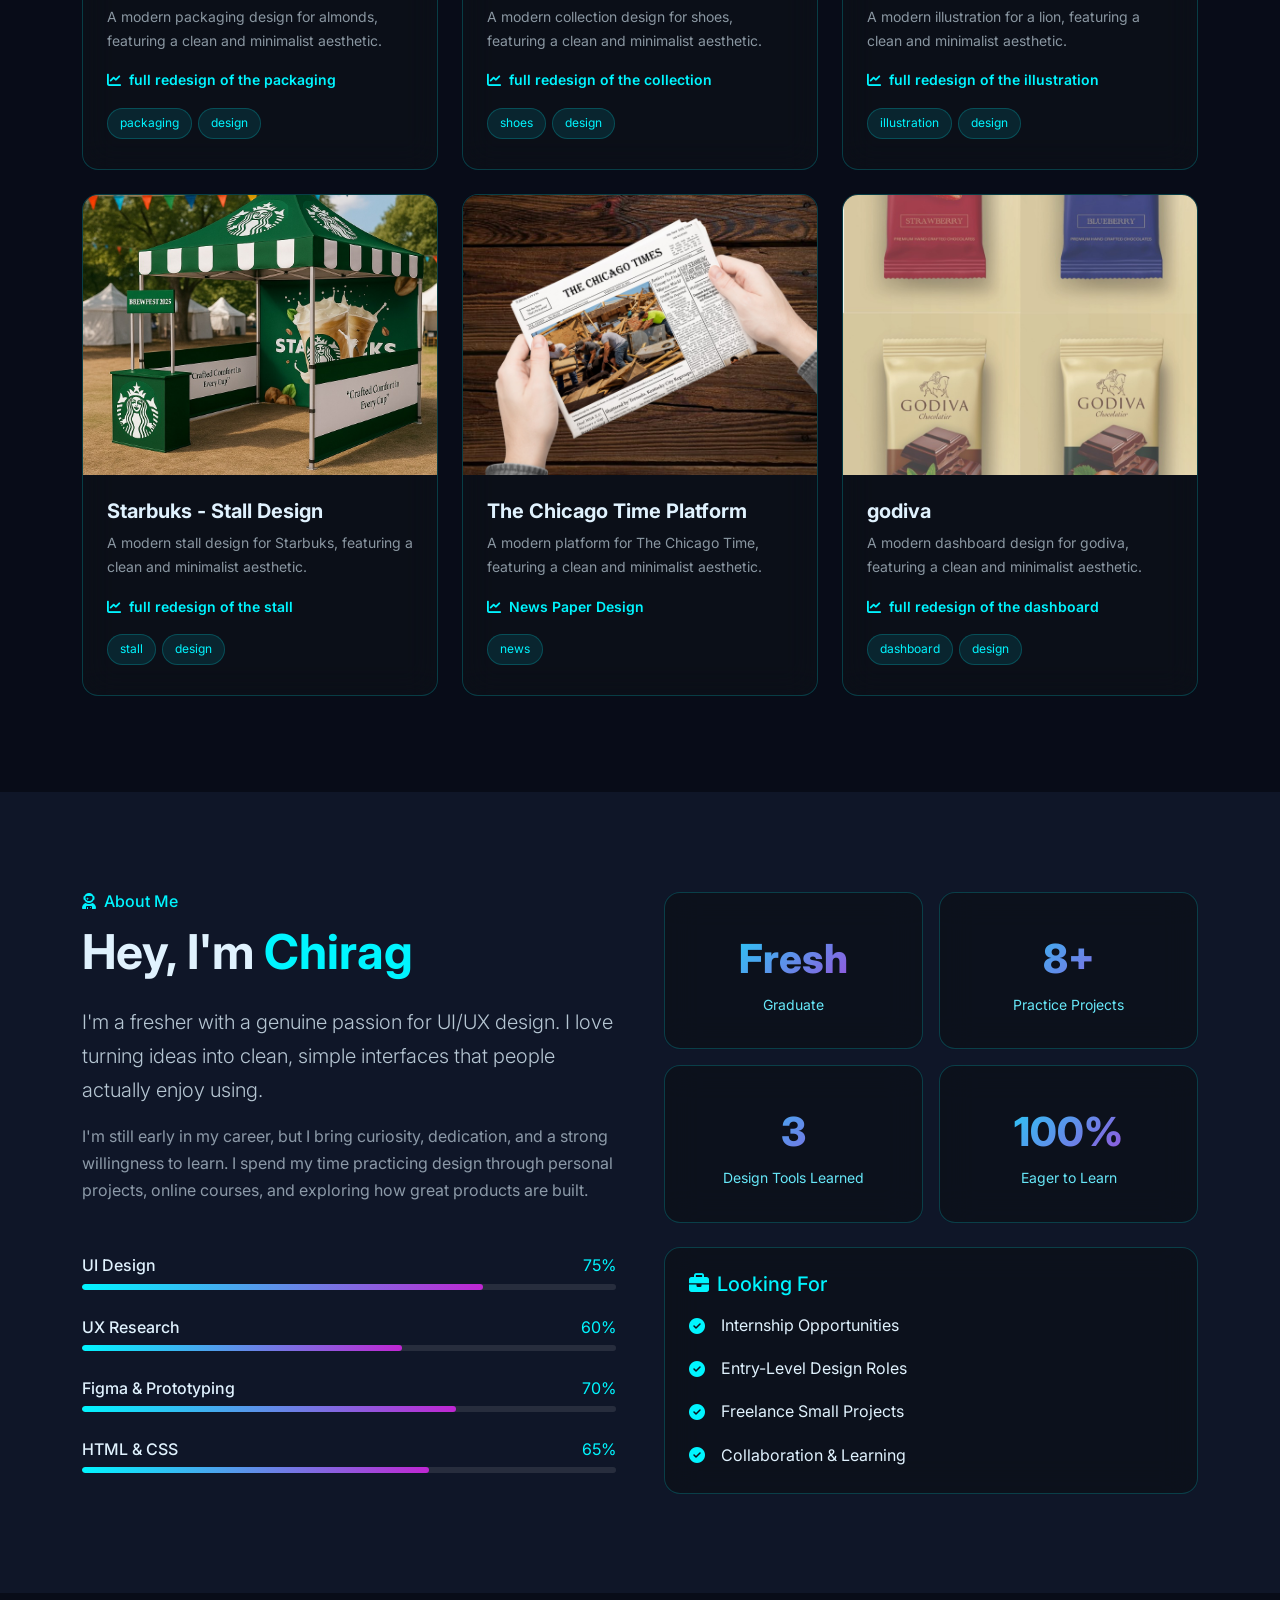
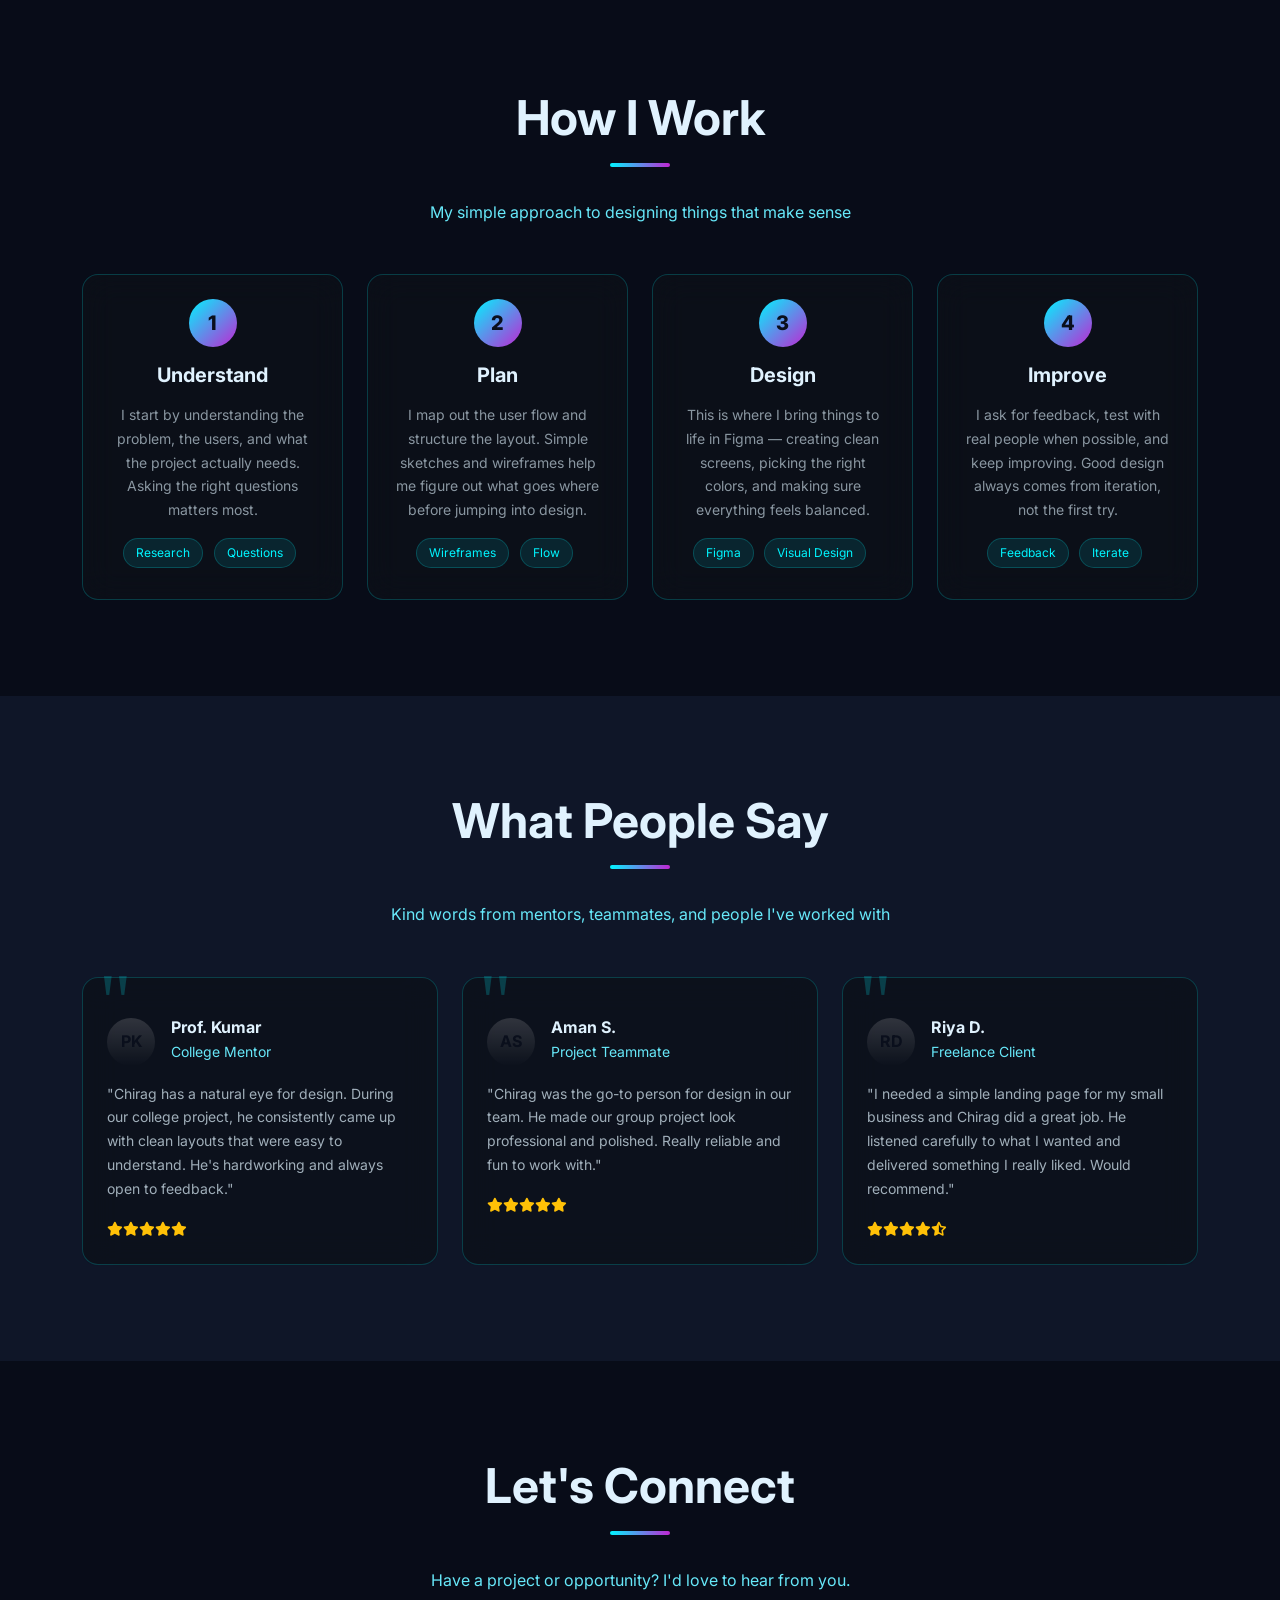
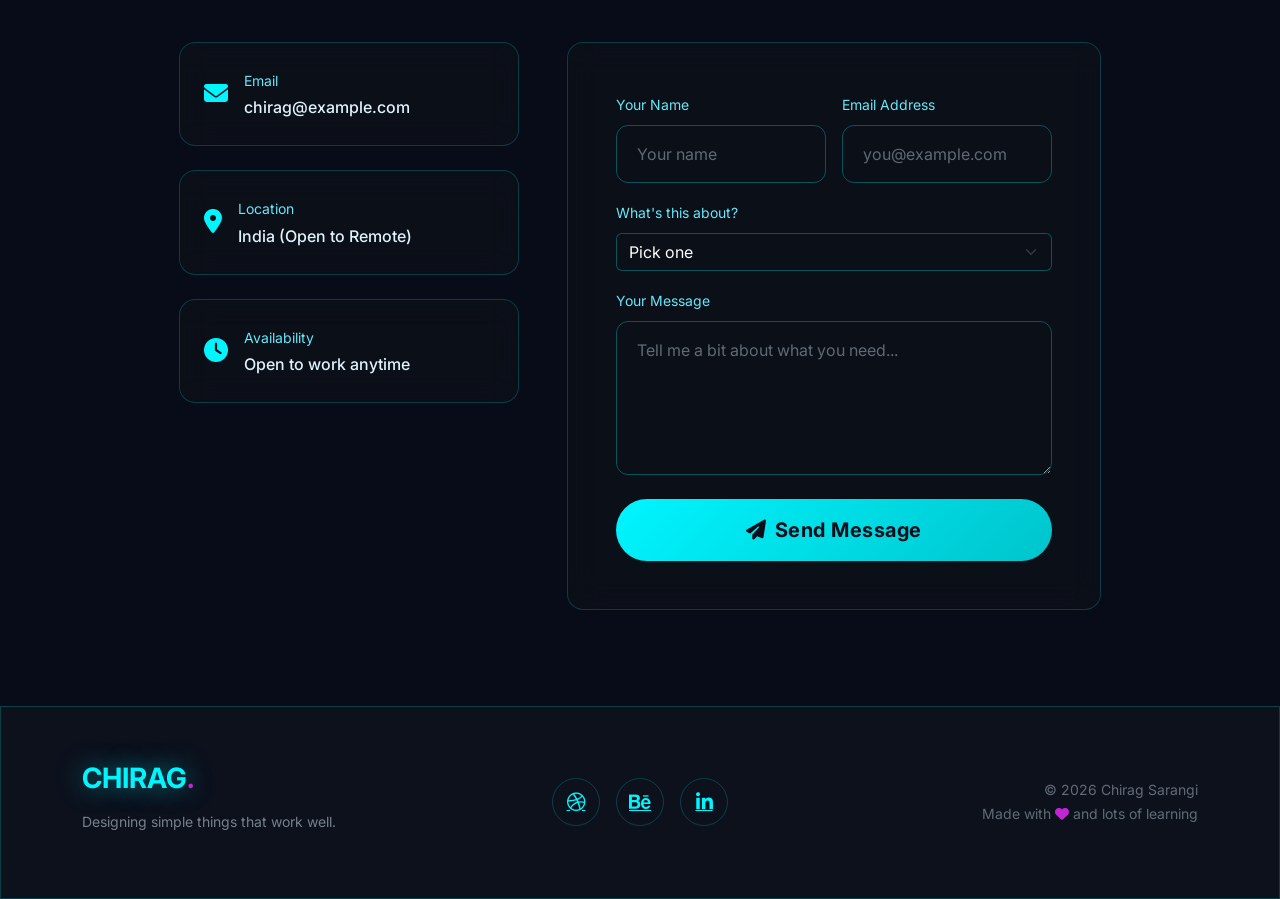
==== commit ab4ebff6: "Initialized Sneh Sir Commit In DevWorkspace" ====
--- a/Chirag Sir/index.html
+++ b/Chirag Sir/index.html
@@ -571,7 +571,6 @@
     <button class="back-to-top" id="backToTop" onclick="window.scrollTo({top:0,behavior:'smooth'})">
         <i class="fas fa-chevron-up"></i>
     </button>
-
     <!-- ────────────────────────────────────────────── -->
     <!-- Navigation                                     -->
     <!-- ────────────────────────────────────────────── -->
@@ -592,7 +591,8 @@
                     <li class="nav-item"><a class="nav-link text-white fw-medium" href="#contact">Contact</a></li>
                     <li class="nav-item ms-lg-2">
                         <a href="#contact" class="btn btn-outline-cyan rounded-pill px-4 py-2">
-                            <i class="fas fa-rocket me-2"></i>Start a Project
+                            <i class="fas fa-rocket me-2"></i>
+                            Say Hello
                         </a>
                     </li>
                 </ul>
@@ -609,25 +609,25 @@
                 <div class="col-lg-7" data-aos="fade-right" data-aos-delay="200">
                     <p class="text-cyan mb-3 fw-medium">
                         <i class="fas fa-circle me-2" style="font-size: 0.5rem; vertical-align: middle;"></i>
-                        Available for new projects
+                        Open to opportunities
                     </p>
                     <h1 class="hero-title fw-bold mb-4 neon-cyan">CHIRAG<br>SARANGI</h1>
-                    <p class="hero-subtitle fw-semibold mb-4">UI/UX Designer &amp; Interaction Specialist</p>
+                    <p class="hero-subtitle fw-semibold mb-4">UI/UX Design Enthusiast</p>
                     <p class="lead mb-5" style="color: rgba(224, 242, 254, 0.7); max-width: 520px;">
-                        I craft delightful, animated digital experiences that users fall in love with — turning complex
-                        problems into intuitive, beautiful interfaces.
+                        A passionate fresher who loves designing clean, user-friendly interfaces. I enjoy solving
+                        problems through thoughtful design and am eager to learn and grow every day.
                     </p>
                     <div class="d-flex flex-wrap gap-3">
                         <a href="#work" class="btn btn-cyan btn-lg rounded-pill px-5 py-3">
-                            <i class="fas fa-eye me-2"></i>View My Work
+                            <i class="fas fa-eye me-2"></i>See My Work
                         </a>
                         <a href="#contact" class="btn btn-ghost btn-lg rounded-pill px-5 py-3">
-                            Let's Collaborate <i class="fas fa-arrow-right ms-2"></i>
+                            Get In Touch <i class="fas fa-arrow-right ms-2"></i>
                         </a>
                     </div>
 
                     <!-- Social links in hero -->
-                    <div class="d-flex gap-3 mt-5" data-aos="fade-up" data-aos-delay="600">
+                    <div class="d-flex gap-3 mt-5 mb-2" data-aos="fade-up" data-aos-delay="600">
                         <a href="#" class="text-cyan text-decoration-none" title="Dribbble">
                             <i class="fab fa-dribbble fa-lg"></i>
                         </a>
@@ -637,16 +637,14 @@
                         <a href="#" class="text-cyan text-decoration-none" title="LinkedIn">
                             <i class="fab fa-linkedin fa-lg"></i>
                         </a>
-                        <a href="#" class="text-cyan text-decoration-none" title="GitHub">
-                            <i class="fab fa-github fa-lg"></i>
-                        </a>
                     </div>
                 </div>
                 <div class="col-lg-5 text-center" data-aos="fade-left" data-aos-delay="400">
                     <div class="hero-image">
                         <!-- Replace with real photo -->
-                        <img src="https://via.placeholder.com/600x700/1e2937/00f5ff?text=Chirag+Sarangi"
-                            class="img-fluid rounded-4 shadow-lg" alt="Chirag Sarangi — UI/UX Designer" loading="lazy">
+                        <img src="./assets/images/ChiragSarangi.jpeg"
+                            class="img-fluid rounded-4 shadow-lg object-fit-cover img-height"
+                            alt="Chirag Sarangi — UI/UX Designer" loading="lazy">
                     </div>
                 </div>
             </div>
@@ -659,8 +657,9 @@
     <section id="work" class="py-5" style="background: #080c18;">
         <div class="container py-5">
             <div class="text-center mb-5" data-aos="fade-up">
-                <h2 class="display-5 fw-bold section-heading">Selected Work</h2>
-                <p class="text-cyan-300 mt-4">Projects that showcase my passion for pixel-perfect, user-centered design
+                <h2 class="display-5 fw-bold section-heading">My Projects</h2>
+                <p class="text-cyan-300 mt-4">
+                    A collection of design projects I've worked on during my learning journey
                 </p>
             </div>
 
@@ -690,15 +689,15 @@
             <div class="row align-items-center g-5">
                 <div class="col-lg-6" data-aos="fade-right">
                     <p class="text-cyan fw-medium mb-2"><i class="fas fa-user-astronaut me-2"></i>About Me</p>
-                    <h2 class="display-5 fw-bold mb-4">Crafting Experiences<br>That <span class="text-cyan">Matter</span></h2>
+                    <h2 class="display-5 fw-bold mb-4">Hey, I'm <span class="text-cyan">Chirag</span></h2>
                     <p class="lead" style="color: rgba(224, 242, 254, 0.8);">
-                        With 2+ years of experience, I specialize in turning complex problems into intuitive, animated
-                        interfaces that drive real business results.
+                        I'm a fresher with a genuine passion for UI/UX design. I love turning ideas into clean,
+                        simple interfaces that people actually enjoy using.
                     </p>
                     <p style="color: rgba(224, 242, 254, 0.6);">
-                        I believe great design isn't just beautiful — it's functional, delightful, and memorable. Every
-                        pixel I place, every interaction I design, serves a purpose: to make the user's life easier and
-                        the business more successful.
+                        I'm still early in my career, but I bring curiosity, dedication, and a strong willingness to
+                        learn. I spend my time practicing design through personal projects, online courses, and
+                        exploring how great products are built.
                     </p>
 
                     <!-- Skills -->
@@ -706,37 +705,37 @@
                         <div class="mb-3">
                             <div class="d-flex justify-content-between mb-1">
                                 <span class="fw-medium">UI Design</span>
-                                <span class="text-cyan">95%</span>
+                                <span class="text-cyan">75%</span>
                             </div>
                             <div class="skill-bar">
-                                <div class="skill-fill" data-width="95" style="width: 0%;"></div>
+                                <div class="skill-fill" data-width="75" style="width: 0%;"></div>
                             </div>
                         </div>
                         <div class="mb-3">
                             <div class="d-flex justify-content-between mb-1">
                                 <span class="fw-medium">UX Research</span>
-                                <span class="text-cyan">88%</span>
+                                <span class="text-cyan">60%</span>
                             </div>
                             <div class="skill-bar">
-                                <div class="skill-fill" data-width="88" style="width: 0%;"></div>
+                                <div class="skill-fill" data-width="60" style="width: 0%;"></div>
                             </div>
                         </div>
                         <div class="mb-3">
                             <div class="d-flex justify-content-between mb-1">
-                                <span class="fw-medium">Interaction Design</span>
-                                <span class="text-cyan">92%</span>
+                                <span class="fw-medium">Figma & Prototyping</span>
+                                <span class="text-cyan">70%</span>
                             </div>
                             <div class="skill-bar">
-                                <div class="skill-fill" data-width="92" style="width: 0%;"></div>
+                                <div class="skill-fill" data-width="70" style="width: 0%;"></div>
                             </div>
                         </div>
                         <div class="mb-3">
                             <div class="d-flex justify-content-between mb-1">
-                                <span class="fw-medium">Prototyping</span>
-                                <span class="text-cyan">90%</span>
+                                <span class="fw-medium">HTML & CSS</span>
+                                <span class="text-cyan">65%</span>
                             </div>
                             <div class="skill-bar">
-                                <div class="skill-fill" data-width="90" style="width: 0%;"></div>
+                                <div class="skill-fill" data-width="65" style="width: 0%;"></div>
                             </div>
                         </div>
                     </div>
@@ -747,49 +746,49 @@
                     <div class="row g-3 mb-4">
                         <div class="col-6">
                             <div class="glass rounded-4 stat-card">
-                                <div class="stat-number">2+</div>
-                                <p class="text-cyan-300 mb-0 small">Years Experience</p>
+                                <div class="stat-number">Fresh</div>
+                                <p class="text-cyan-300 mb-0 small">Graduate</p>
                             </div>
                         </div>
                         <div class="col-6">
                             <div class="glass rounded-4 stat-card">
-                                <div class="stat-number">30+</div>
-                                <p class="text-cyan-300 mb-0 small">Projects Completed</p>
+                                <div class="stat-number">8+</div>
+                                <p class="text-cyan-300 mb-0 small">Practice Projects</p>
                             </div>
                         </div>
                         <div class="col-6">
                             <div class="glass rounded-4 stat-card">
-                                <div class="stat-number">15+</div>
-                                <p class="text-cyan-300 mb-0 small">Happy Clients</p>
+                                <div class="stat-number">3</div>
+                                <p class="text-cyan-300 mb-0 small">Design Tools Learned</p>
                             </div>
                         </div>
                         <div class="col-6">
                             <div class="glass rounded-4 stat-card">
-                                <div class="stat-number">5★</div>
-                                <p class="text-cyan-300 mb-0 small">Average Rating</p>
+                                <div class="stat-number">100%</div>
+                                <p class="text-cyan-300 mb-0 small">Eager to Learn</p>
                             </div>
                         </div>
                     </div>
 
                     <!-- Currently Open For -->
                     <div class="glass p-4 rounded-4" data-aos="fade-up" data-aos-delay="200">
-                        <h5 class="text-cyan mb-3"><i class="fas fa-briefcase me-2"></i>Currently Open For</h5>
+                        <h5 class="text-cyan mb-3"><i class="fas fa-briefcase me-2"></i>Looking For</h5>
                         <ul class="list-unstyled mb-0">
                             <li class="mb-3 d-flex align-items-center">
                                 <i class="fas fa-check-circle text-cyan me-3"></i>
-                                Freelance UI/UX Projects
+                                Internship Opportunities
                             </li>
                             <li class="mb-3 d-flex align-items-center">
                                 <i class="fas fa-check-circle text-cyan me-3"></i>
-                                Full-time Design Roles
+                                Entry-Level Design Roles
                             </li>
                             <li class="mb-3 d-flex align-items-center">
                                 <i class="fas fa-check-circle text-cyan me-3"></i>
-                                Design Systems &amp; Animation Work
+                                Freelance Small Projects
                             </li>
                             <li class="d-flex align-items-center">
                                 <i class="fas fa-check-circle text-cyan me-3"></i>
-                                Design Mentorship &amp; Workshops
+                                Collaboration &amp; Learning
                             </li>
                         </ul>
                     </div>
@@ -799,40 +798,40 @@
     </section>
 
     <!-- ────────────────────────────────────────────── -->
-    <!-- Process Section (was missing!)                 -->
+    <!-- Process Section                                -->
     <!-- ────────────────────────────────────────────── -->
     <section id="process" class="py-5" style="background: #080c18;">
         <div class="container py-5">
             <div class="text-center mb-5" data-aos="fade-up">
-                <h2 class="display-5 fw-bold section-heading">My Design Process</h2>
-                <p class="text-cyan-300 mt-4">A proven methodology that delivers results every time</p>
+                <h2 class="display-5 fw-bold section-heading">How I Work</h2>
+                <p class="text-cyan-300 mt-4">My simple approach to designing things that make sense</p>
             </div>
             <div class="row g-4">
                 <div class="col-md-6 col-lg-3" data-aos="fade-up" data-aos-delay="0">
                     <div class="glass p-4 rounded-4 h-100 text-center">
                         <div class="step-number mx-auto">1</div>
-                        <h5 class="fw-bold mb-3">Discover</h5>
+                        <h5 class="fw-bold mb-3">Understand</h5>
                         <p class="small" style="color: rgba(224, 242, 254, 0.6);">
-                            Deep-dive into user research, stakeholder interviews, and competitive analysis to define the
-                            problem space.
+                            I start by understanding the problem, the users, and what the project actually needs. Asking
+                            the right questions matters most.
                         </p>
                         <div class="mt-3">
-                            <span class="project-tag">User Research</span>
-                            <span class="project-tag">Interviews</span>
+                            <span class="project-tag">Research</span>
+                            <span class="project-tag">Questions</span>
                         </div>
                     </div>
                 </div>
                 <div class="col-md-6 col-lg-3" data-aos="fade-up" data-aos-delay="100">
                     <div class="glass p-4 rounded-4 h-100 text-center">
                         <div class="step-number mx-auto">2</div>
-                        <h5 class="fw-bold mb-3">Define</h5>
+                        <h5 class="fw-bold mb-3">Plan</h5>
                         <p class="small" style="color: rgba(224, 242, 254, 0.6);">
-                            Synthesize findings into personas, journey maps, and information architecture that guides
-                            design decisions.
+                            I map out the user flow and structure the layout. Simple sketches and wireframes help me
+                            figure out what goes where before jumping into design.
                         </p>
                         <div class="mt-3">
-                            <span class="project-tag">Personas</span>
-                            <span class="project-tag">IA</span>
+                            <span class="project-tag">Wireframes</span>
+                            <span class="project-tag">Flow</span>
                         </div>
                     </div>
                 </div>
@@ -841,26 +840,26 @@
                         <div class="step-number mx-auto">3</div>
                         <h5 class="fw-bold mb-3">Design</h5>
                         <p class="small" style="color: rgba(224, 242, 254, 0.6);">
-                            Wireframes → high-fidelity mockups → interactive prototypes with polished micro-interactions
-                            and animations.
+                            This is where I bring things to life in Figma — creating clean screens, picking the right
+                            colors, and making sure everything feels balanced.
                         </p>
                         <div class="mt-3">
                             <span class="project-tag">Figma</span>
-                            <span class="project-tag">Prototyping</span>
+                            <span class="project-tag">Visual Design</span>
                         </div>
                     </div>
                 </div>
                 <div class="col-md-6 col-lg-3" data-aos="fade-up" data-aos-delay="300">
                     <div class="glass p-4 rounded-4 h-100 text-center">
                         <div class="step-number mx-auto">4</div>
-                        <h5 class="fw-bold mb-3">Deliver</h5>
+                        <h5 class="fw-bold mb-3">Improve</h5>
                         <p class="small" style="color: rgba(224, 242, 254, 0.6);">
-                            Usability testing, iteration, developer handoff with detailed specs, and post-launch
-                            analytics review.
+                            I ask for feedback, test with real people when possible, and keep improving. Good design
+                            always comes from iteration, not the first try.
                         </p>
                         <div class="mt-3">
-                            <span class="project-tag">Testing</span>
-                            <span class="project-tag">Handoff</span>
+                            <span class="project-tag">Feedback</span>
+                            <span class="project-tag">Iterate</span>
                         </div>
                     </div>
                 </div>
@@ -869,13 +868,13 @@
     </section>
 
     <!-- ────────────────────────────────────────────── -->
-    <!-- Testimonials Section (new)                     -->
+    <!-- Testimonials Section                           -->
     <!-- ────────────────────────────────────────────── -->
     <section id="testimonials" class="py-5">
         <div class="container py-5">
             <div class="text-center mb-5" data-aos="fade-up">
-                <h2 class="display-5 fw-bold section-heading">What Clients Say</h2>
-                <p class="text-cyan-300 mt-4">Kind words from people I've had the pleasure of working with</p>
+                <h2 class="display-5 fw-bold section-heading">What People Say</h2>
+                <p class="text-cyan-300 mt-4">Kind words from mentors, teammates, and people I've worked with</p>
             </div>
             <div class="row g-4">
                 <div class="col-md-4" data-aos="fade-up" data-aos-delay="0">
@@ -883,16 +882,17 @@
                         <div class="d-flex align-items-center mb-3 mt-3">
                             <div class="rounded-circle bg-gradient d-flex align-items-center justify-content-center me-3"
                                 style="width:48px;height:48px;background:linear-gradient(135deg,var(--cyan),var(--purple));">
-                                <span class="fw-bold" style="color:var(--bg-dark);">AK</span>
+                                <span class="fw-bold" style="color:var(--bg-dark);">PK</span>
                             </div>
                             <div>
-                                <h6 class="mb-0 fw-bold">Ananya K.</h6>
-                                <small class="text-cyan-300">Founder, StyleSphere</small>
+                                <h6 class="mb-0 fw-bold">Prof. Kumar</h6>
+                                <small class="text-cyan-300">College Mentor</small>
                             </div>
                         </div>
                         <p class="small" style="color: rgba(224, 242, 254, 0.7);">
-                            "Chirag transformed our e-commerce platform completely. The attention to micro-interactions
-                            and user flows was outstanding. Conversions went up 65%!"
+                            "Chirag has a natural eye for design. During our college project, he consistently came up
+                            with clean layouts that were easy to understand. He's hardworking and always open to
+                            feedback."
                         </p>
                         <div class="text-warning small">
                             <i class="fas fa-star"></i><i class="fas fa-star"></i><i class="fas fa-star"></i><i
@@ -905,16 +905,16 @@
                         <div class="d-flex align-items-center mb-3 mt-3">
                             <div class="rounded-circle bg-gradient d-flex align-items-center justify-content-center me-3"
                                 style="width:48px;height:48px;background:linear-gradient(135deg,var(--cyan),var(--purple));">
-                                <span class="fw-bold" style="color:var(--bg-dark);">RM</span>
+                                <span class="fw-bold" style="color:var(--bg-dark);">AS</span>
                             </div>
                             <div>
-                                <h6 class="mb-0 fw-bold">Rahul M.</h6>
-                                <small class="text-cyan-300">CTO, NeoPay</small>
+                                <h6 class="mb-0 fw-bold">Aman S.</h6>
+                                <small class="text-cyan-300">Project Teammate</small>
                             </div>
                         </div>
                         <p class="small" style="color: rgba(224, 242, 254, 0.7);">
-                            "Working with Chirag was a game-changer. His design thinking and ability to simplify complex
-                            banking flows is rare. Highly recommend!"
+                            "Chirag was the go-to person for design in our team. He made our group project look
+                            professional and polished. Really reliable and fun to work with."
                         </p>
                         <div class="text-warning small">
                             <i class="fas fa-star"></i><i class="fas fa-star"></i><i class="fas fa-star"></i><i
@@ -927,16 +927,17 @@
                         <div class="d-flex align-items-center mb-3 mt-3">
                             <div class="rounded-circle bg-gradient d-flex align-items-center justify-content-center me-3"
                                 style="width:48px;height:48px;background:linear-gradient(135deg,var(--cyan),var(--purple));">
-                                <span class="fw-bold" style="color:var(--bg-dark);">SP</span>
+                                <span class="fw-bold" style="color:var(--bg-dark);">RD</span>
                             </div>
                             <div>
-                                <h6 class="mb-0 fw-bold">Sara P.</h6>
-                                <small class="text-cyan-300">PM, FocusFlow</small>
+                                <h6 class="mb-0 fw-bold">Riya D.</h6>
+                                <small class="text-cyan-300">Freelance Client</small>
                             </div>
                         </div>
                         <p class="small" style="color: rgba(224, 242, 254, 0.7);">
-                            "Chirag doesn't just design — he thinks strategically. Our productivity app's DAU increased
-                            47% after his redesign. Phenomenal work."
+                            "I needed a simple landing page for my small business and Chirag did a great job. He
+                            listened carefully to what I wanted and delivered something I really liked. Would
+                            recommend."
                         </p>
                         <div class="text-warning small">
                             <i class="fas fa-star"></i><i class="fas fa-star"></i><i class="fas fa-star"></i><i
@@ -954,8 +955,8 @@
     <section id="contact" class="py-5" style="background: #080c18;">
         <div class="container py-5">
             <div class="text-center mb-5" data-aos="fade-up">
-                <h2 class="display-5 fw-bold section-heading">Let's Build Something<br>Amazing Together</h2>
-                <p class="text-cyan-300 mt-4">Got a project in mind? Let's talk about how I can help.</p>
+                <h2 class="display-5 fw-bold section-heading">Let's Connect</h2>
+                <p class="text-cyan-300 mt-4">Have a project or opportunity? I'd love to hear from you.</p>
             </div>
             <div class="row justify-content-center g-5">
                 <div class="col-lg-4" data-aos="fade-right">
@@ -973,7 +974,7 @@
                             <div class="me-3 text-cyan fs-4"><i class="fas fa-map-marker-alt"></i></div>
                             <div>
                                 <small class="text-cyan-300">Location</small>
-                                <p class="mb-0 fw-medium">India (Remote Worldwide)</p>
+                                <p class="mb-0 fw-medium">India (Open to Remote)</p>
                             </div>
                         </div>
                     </div>
@@ -981,8 +982,8 @@
                         <div class="d-flex align-items-center">
                             <div class="me-3 text-cyan fs-4"><i class="fas fa-clock"></i></div>
                             <div>
-                                <small class="text-cyan-300">Response Time</small>
-                                <p class="mb-0 fw-medium">Within 24 hours</p>
+                                <small class="text-cyan-300">Availability</small>
+                                <p class="mb-0 fw-medium">Open to work anytime</p>
                             </div>
                         </div>
                     </div>
@@ -993,29 +994,30 @@
                             <div class="col-md-6">
                                 <label class="form-label small text-cyan-300">Your Name</label>
                                 <input type="text" class="form-control bg-transparent border-cyan text-white"
-                                    placeholder="John Doe" required id="nameInput">
+                                    placeholder="Your name" required id="nameInput">
                             </div>
                             <div class="col-md-6">
                                 <label class="form-label small text-cyan-300">Email Address</label>
                                 <input type="email" class="form-control bg-transparent border-cyan text-white"
-                                    placeholder="john@example.com" required id="emailInput">
+                                    placeholder="you@example.com" required id="emailInput">
                             </div>
                         </div>
                         <div class="mb-3">
-                            <label class="form-label small text-cyan-300">Project Type</label>
+                            <label class="form-label small text-cyan-300">What's this about?</label>
                             <select class="form-select bg-transparent border-cyan text-white" id="projectType">
-                                <option value="" style="background:var(--bg-dark);">Select a project type</option>
+                                <option value="" style="background:var(--bg-dark);">Pick one</option>
                                 <option value="mobile" style="background:var(--bg-dark);">Mobile App Design</option>
-                                <option value="web" style="background:var(--bg-dark);">Web Design</option>
-                                <option value="dashboard" style="background:var(--bg-dark);">Dashboard / SaaS</option>
-                                <option value="branding" style="background:var(--bg-dark);">Branding</option>
-                                <option value="other" style="background:var(--bg-dark);">Other</option>
+                                <option value="web" style="background:var(--bg-dark);">Website Design</option>
+                                <option value="dashboard" style="background:var(--bg-dark);">Dashboard Design</option>
+                                <option value="internship" style="background:var(--bg-dark);">Internship / Job
+                                    Opportunity</option>
+                                <option value="other" style="background:var(--bg-dark);">Something Else</option>
                             </select>
                         </div>
                         <div class="mb-4">
-                            <label class="form-label small text-cyan-300">Tell me about your project</label>
+                            <label class="form-label small text-cyan-300">Your Message</label>
                             <textarea class="form-control bg-transparent border-cyan text-white" rows="5"
-                                placeholder="Describe your project, goals, and timeline..." required
+                                placeholder="Tell me a bit about what you need..." required
                                 id="messageInput"></textarea>
                         </div>
                         <button type="button" onclick="submitForm()"
@@ -1037,22 +1039,20 @@
                 <div class="col-md-4">
                     <a class="fs-3 fw-bold neon-cyan text-decoration-none" href="#">CHIRAG<span
                             class="text-purple">.</span></a>
-                    <p class="small mt-2" style="color: rgba(224, 242, 254, 0.5);">Crafting delighthat digital
-                        experiences.</p>
+                    <p class="small mt-2" style="color: rgba(224, 242, 254, 0.5);">Designing simple things that work
+                        well.</p>
                 </div>
                 <div class="col-md-4 text-center">
                     <div class="footer-social d-flex justify-content-center gap-3">
                         <a href="#" title="Dribbble"><i class="fab fa-dribbble"></i></a>
                         <a href="#" title="Behance"><i class="fab fa-behance"></i></a>
                         <a href="#" title="LinkedIn"><i class="fab fa-linkedin-in"></i></a>
-                        <a href="#" title="GitHub"><i class="fab fa-github"></i></a>
-                        <a href="#" title="Twitter"><i class="fab fa-x-twitter"></i></a>
                     </div>
                 </div>
                 <div class="col-md-4 text-md-end text-center">
                     <p class="small mb-0" style="color: rgba(224, 242, 254, 0.4);">
-                        © 2026 Chirag Sarangi<br>Made with <i class="fas fa-heart text-purple"></i> for pixel-perfect
-                        experiences
+                        © 2026 Chirag Sarangi<br>Made with <i class="fas fa-heart text-purple"></i> and lots of
+                        learning
                     </p>
                 </div>
             </div>
@@ -1093,58 +1093,58 @@
         // ─── Project Data ───
         const projects = [
             {
-                title: "NeoPay — Mobile Banking App",
-                desc: "Complete redesign with fluid animations, gesture interactions and delightful micro-moments.",
-                result: "52% increase in user retention",
-                tags: ["mobile", "fintech", "animation"],
-                category: "mobile",
-                img: "https://via.placeholder.com/1200x700/1e2937/00f5ff?text=NeoPay",
+                title: "Almonds — Packaging Design",
+                desc: "A modern packaging design for almonds, featuring a clean and minimalist aesthetic.",
+                result: "full redesign of the packaging",
+                tags: ["packaging", "design"],
+                category: "package",
+                img: "./assets/images/Almonds-01.png",
                 tools: ["Figma", "Principle", "Lottie"]
             },
             {
-                title: "StyleSphere — Fashion E-commerce",
-                desc: "Immersive 3D product explorer with smooth hover animations and personalized shopping flows.",
-                result: "65% uplift in conversions",
-                tags: ["web", "e-commerce", "3D"],
-                category: "web",
-                img: "https://via.placeholder.com/1200x700/1e2937/00f5ff?text=StyleSphere",
-                tools: ["Figma", "Spline", "Framer"]
+                title: "Shoes — Collection Design",
+                desc: "A modern collection design for shoes, featuring a clean and minimalist aesthetic.",
+                result: "full redesign of the collection",
+                tags: ["shoes", "design"],
+                category: "shoes",
+                img: "./assets/images/shoes collection.png",
+                tools: ["Figma"]
             },
             {
-                title: "FocusFlow — Productivity Dashboard",
-                desc: "Calm interface with smart notification animations and intuitive drag-and-drop task management.",
-                result: "47% increase in daily active users",
-                tags: ["dashboard", "SaaS", "productivity"],
-                category: "dashboard",
-                img: "https://via.placeholder.com/1200x700/1e2937/00f5ff?text=FocusFlow",
-                tools: ["Figma", "Maze", "Hotjar"]
+                title: "Lion Illustration",
+                desc: "A modern illustration for a lion, featuring a clean and minimalist aesthetic.",
+                result: "full redesign of the illustration",
+                tags: ["illustration", "design"],
+                category: "illustration",
+                img: "./assets/images/lion-illustrator.png",
+                tools: ["illustration"]
             },
             {
-                title: "MediCare — Health App",
-                desc: "Patient-first mobile health platform with appointment booking, telehealth, and medication tracking.",
-                result: "38% reduction in missed appointments",
-                tags: ["mobile", "health", "accessibility"],
-                category: "mobile",
-                img: "https://via.placeholder.com/1200x700/1e2937/00f5ff?text=MediCare",
-                tools: ["Figma", "Protopie", "Miro"]
+                title: "Starbuks - Stall Design",
+                desc: "A modern stall design for Starbuks, featuring a clean and minimalist aesthetic.",
+                result: "full redesign of the stall",
+                tags: ["stall", "design"],
+                category: "stall",
+                img: "./assets/images/startbuks.png",
+                tools: ["Figma"]
             },
             {
-                title: "LearnHub — EdTech Platform",
-                desc: "Gamified learning experience with progress tracking, quizzes, and social features for students.",
-                result: "73% course completion rate",
-                tags: ["web", "edtech", "gamification"],
-                category: "web",
-                img: "https://via.placeholder.com/1200x700/1e2937/00f5ff?text=LearnHub",
+                title: "The Chicago Time Platform",
+                desc: "A modern platform for The Chicago Time, featuring a clean and minimalist aesthetic.",
+                result: "News Paper Design",
+                tags: ["news"],
+                category: "news",
+                img: "./assets/images/the-chicago-time-newspaper.png",
                 tools: ["Figma", "Principle", "Notion"]
             },
             {
-                title: "DataViz — Analytics Dashboard",
-                desc: "Enterprise analytics dashboard with real-time data visualization, dark mode, and customizable widgets.",
-                result: "60% faster decision making",
-                tags: ["dashboard", "enterprise", "data"],
+                title: "godiva",
+                desc: "A modern dashboard design for godiva, featuring a clean and minimalist aesthetic.",
+                result: "full redesign of the dashboard",
+                tags: ["dashboard", "design"],
                 category: "dashboard",
-                img: "https://via.placeholder.com/1200x700/1e2937/00f5ff?text=DataViz",
-                tools: ["Figma", "D3.js", "Storybook"]
+                img: "./assets/images/godiva.png",
+                tools: ["Figma", "Principle", "Notion"]
             }
         ];
 
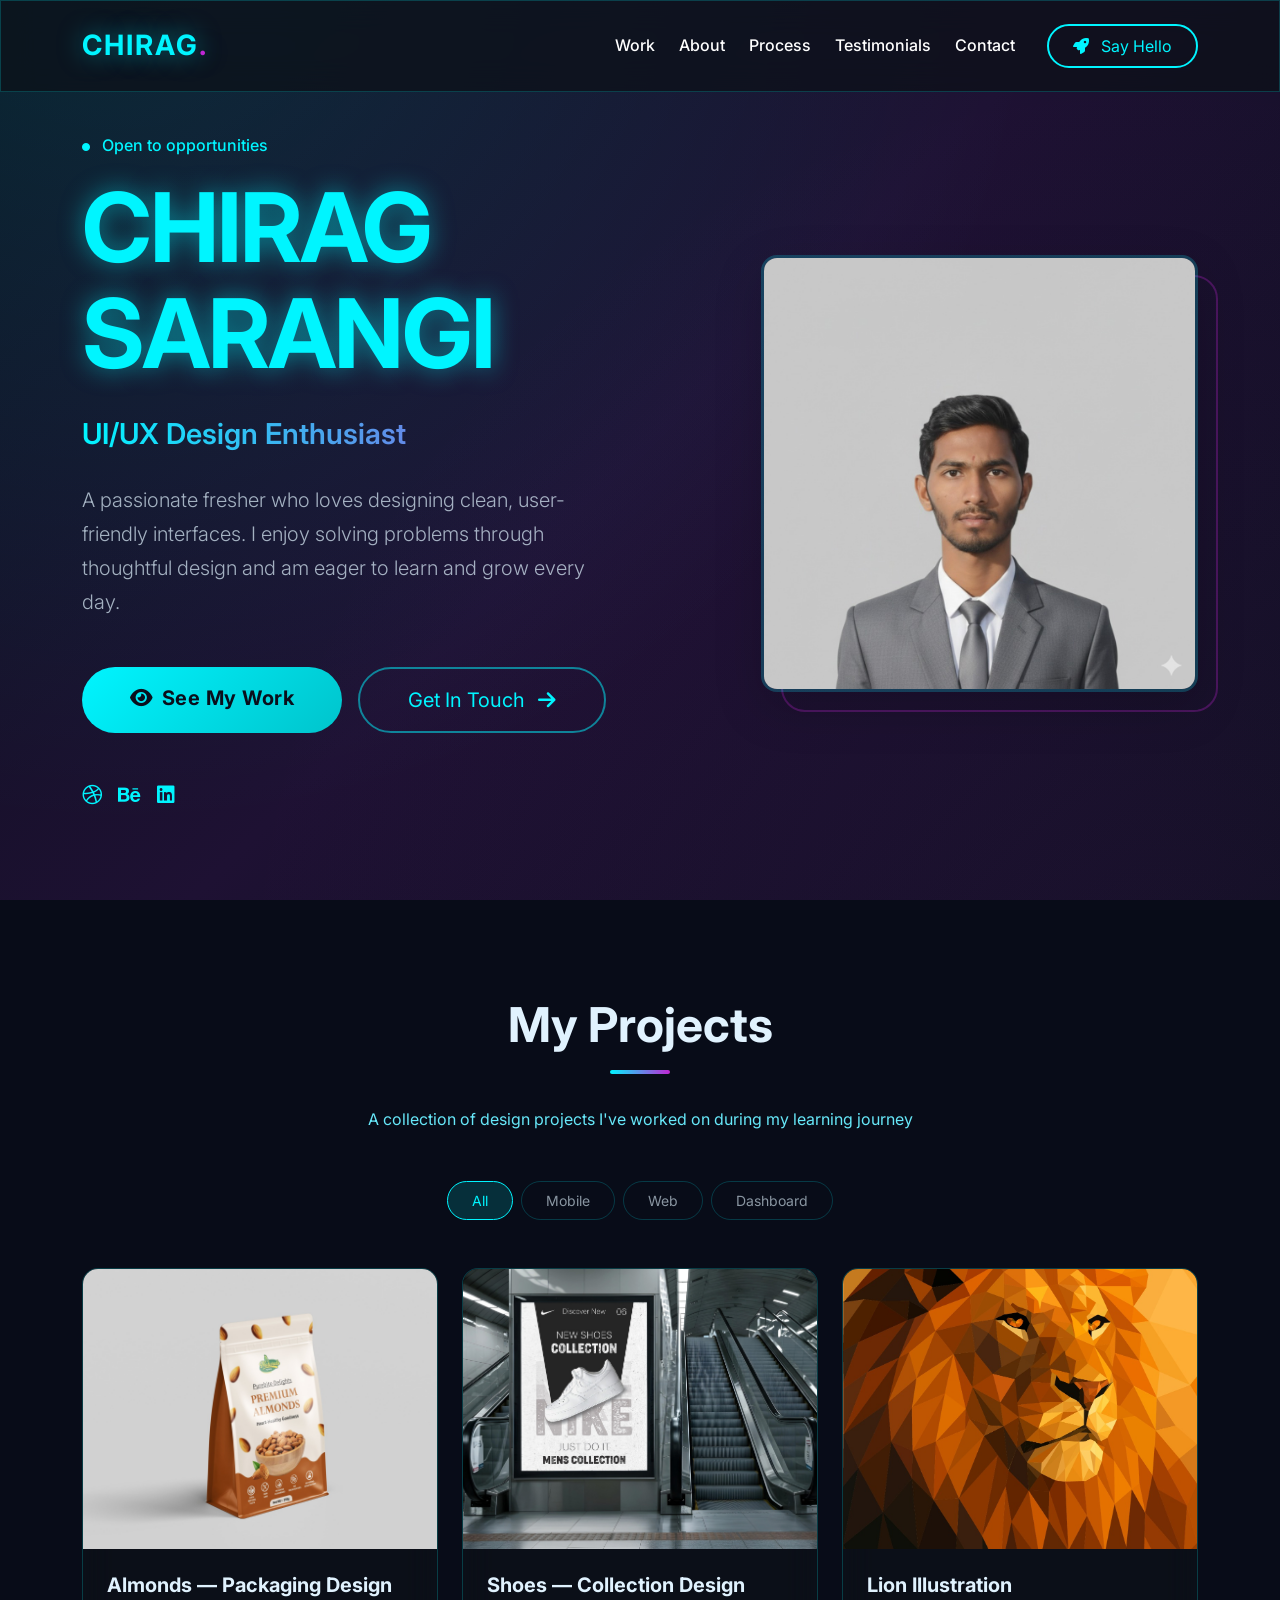
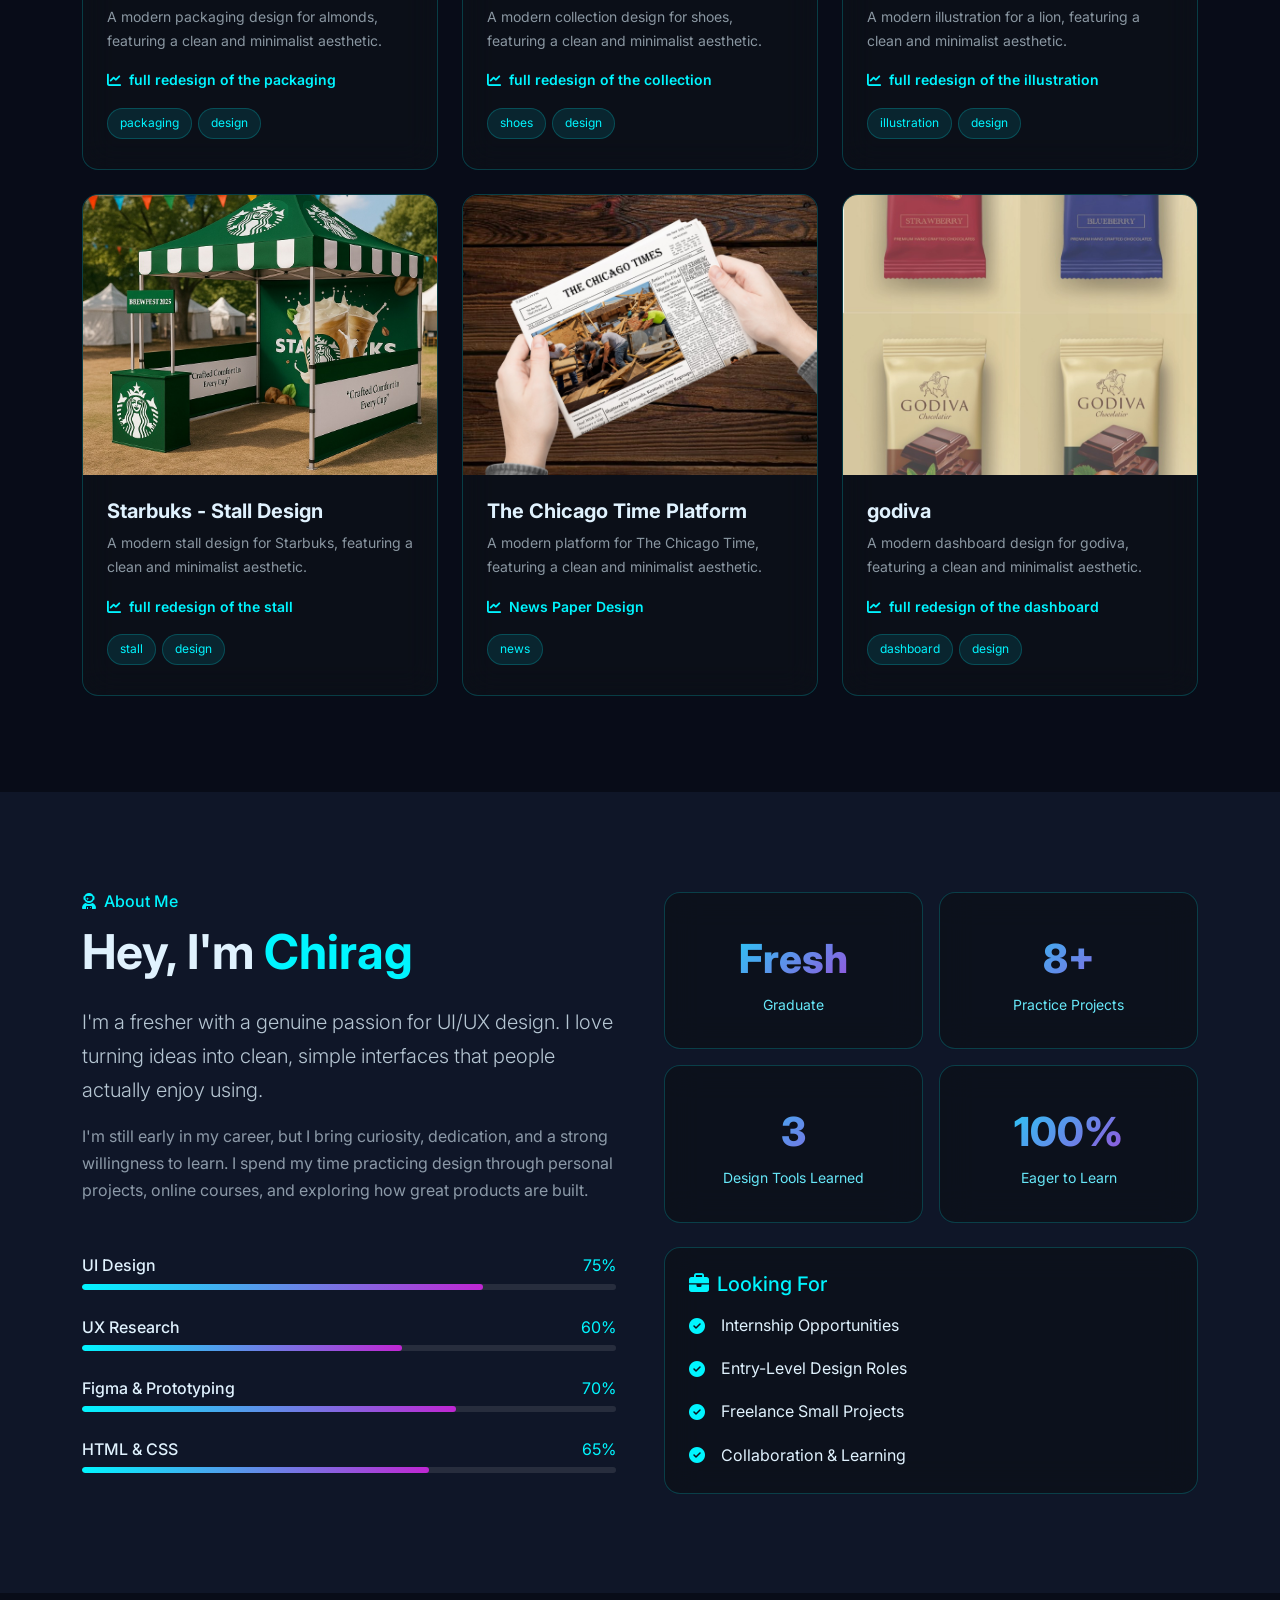
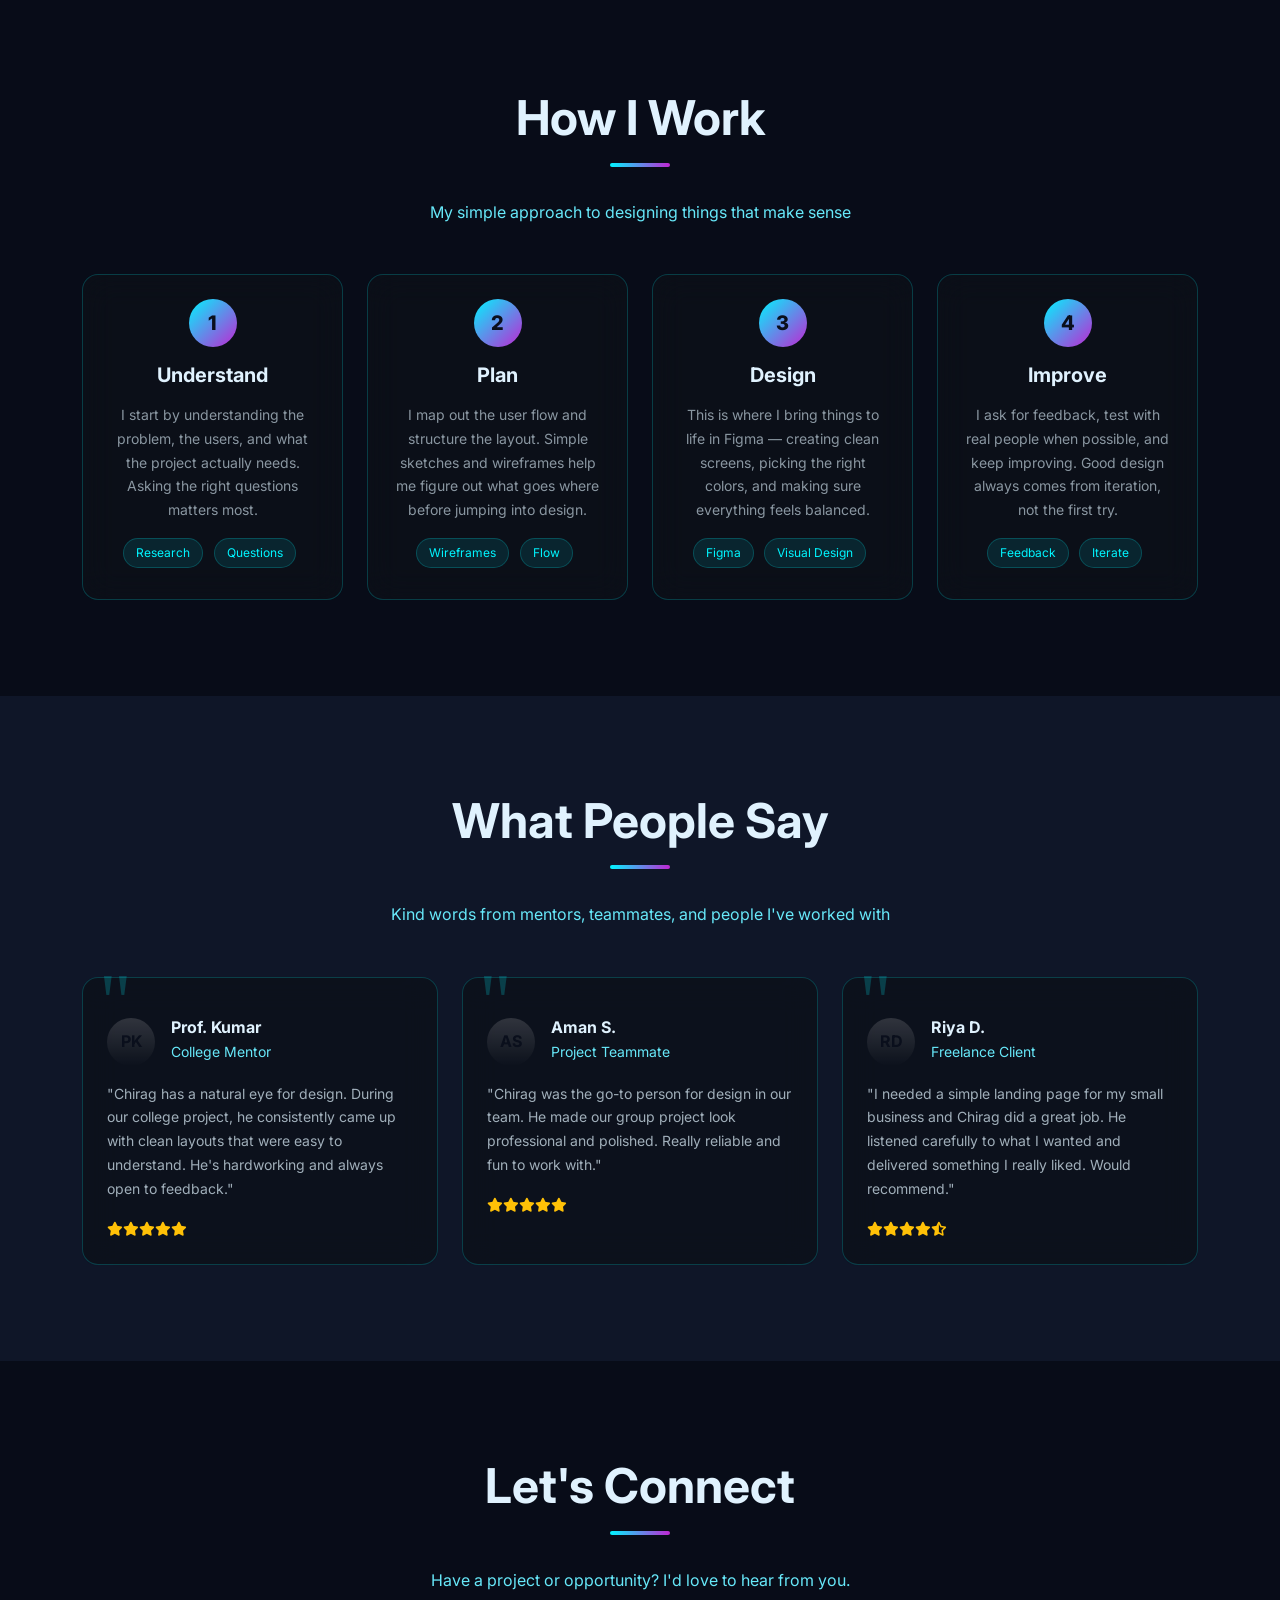
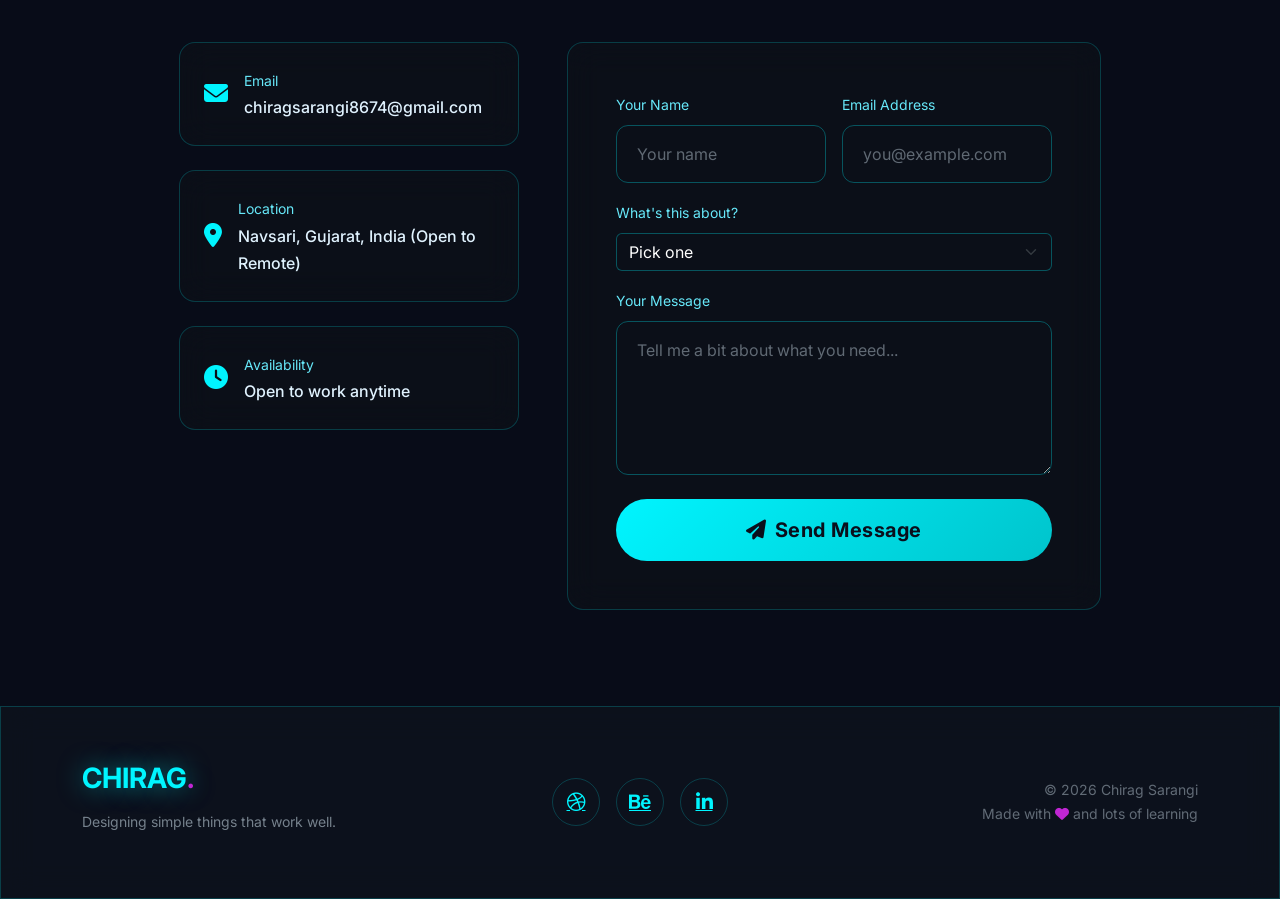
==== commit 8ec2b73b: "Initialized Sneh Sir Commit In DevWorkspace" ====
--- a/Chirag Sir/index.html
+++ b/Chirag Sir/index.html
@@ -965,7 +965,7 @@
                             <div class="me-3 text-cyan fs-4"><i class="fas fa-envelope"></i></div>
                             <div>
                                 <small class="text-cyan-300">Email</small>
-                                <p class="mb-0 fw-medium">chirag@example.com</p>
+                                <p class="mb-0 fw-medium">chiragsarangi8674@gmail.com</p>
                             </div>
                         </div>
                     </div>
@@ -974,7 +974,7 @@
                             <div class="me-3 text-cyan fs-4"><i class="fas fa-map-marker-alt"></i></div>
                             <div>
                                 <small class="text-cyan-300">Location</small>
-                                <p class="mb-0 fw-medium">India (Open to Remote)</p>
+                                <p class="mb-0 fw-medium">Navsari, Gujarat, India (Open to Remote)</p>
                             </div>
                         </div>
                     </div>
@@ -1044,9 +1044,9 @@
                 </div>
                 <div class="col-md-4 text-center">
                     <div class="footer-social d-flex justify-content-center gap-3">
-                        <a href="#" title="Dribbble"><i class="fab fa-dribbble"></i></a>
-                        <a href="#" title="Behance"><i class="fab fa-behance"></i></a>
-                        <a href="#" title="LinkedIn"><i class="fab fa-linkedin-in"></i></a>
+                        <a href="https://www.dribbble.com/chiragsarangi" target="_blank" title="Dribbble"><i class="fab fa-dribbble"></i></a>
+                        <a href="https://www.behance.net/chiragsarangi" target="_blank" title="Behance"><i class="fab fa-behance"></i></a>
+                        <a href="https://www.linkedin.com/in/chirag-sarangi-46341b359/" target="_blank" title="LinkedIn"><i class="fab fa-linkedin-in"></i></a>
                     </div>
                 </div>
                 <div class="col-md-4 text-md-end text-center">
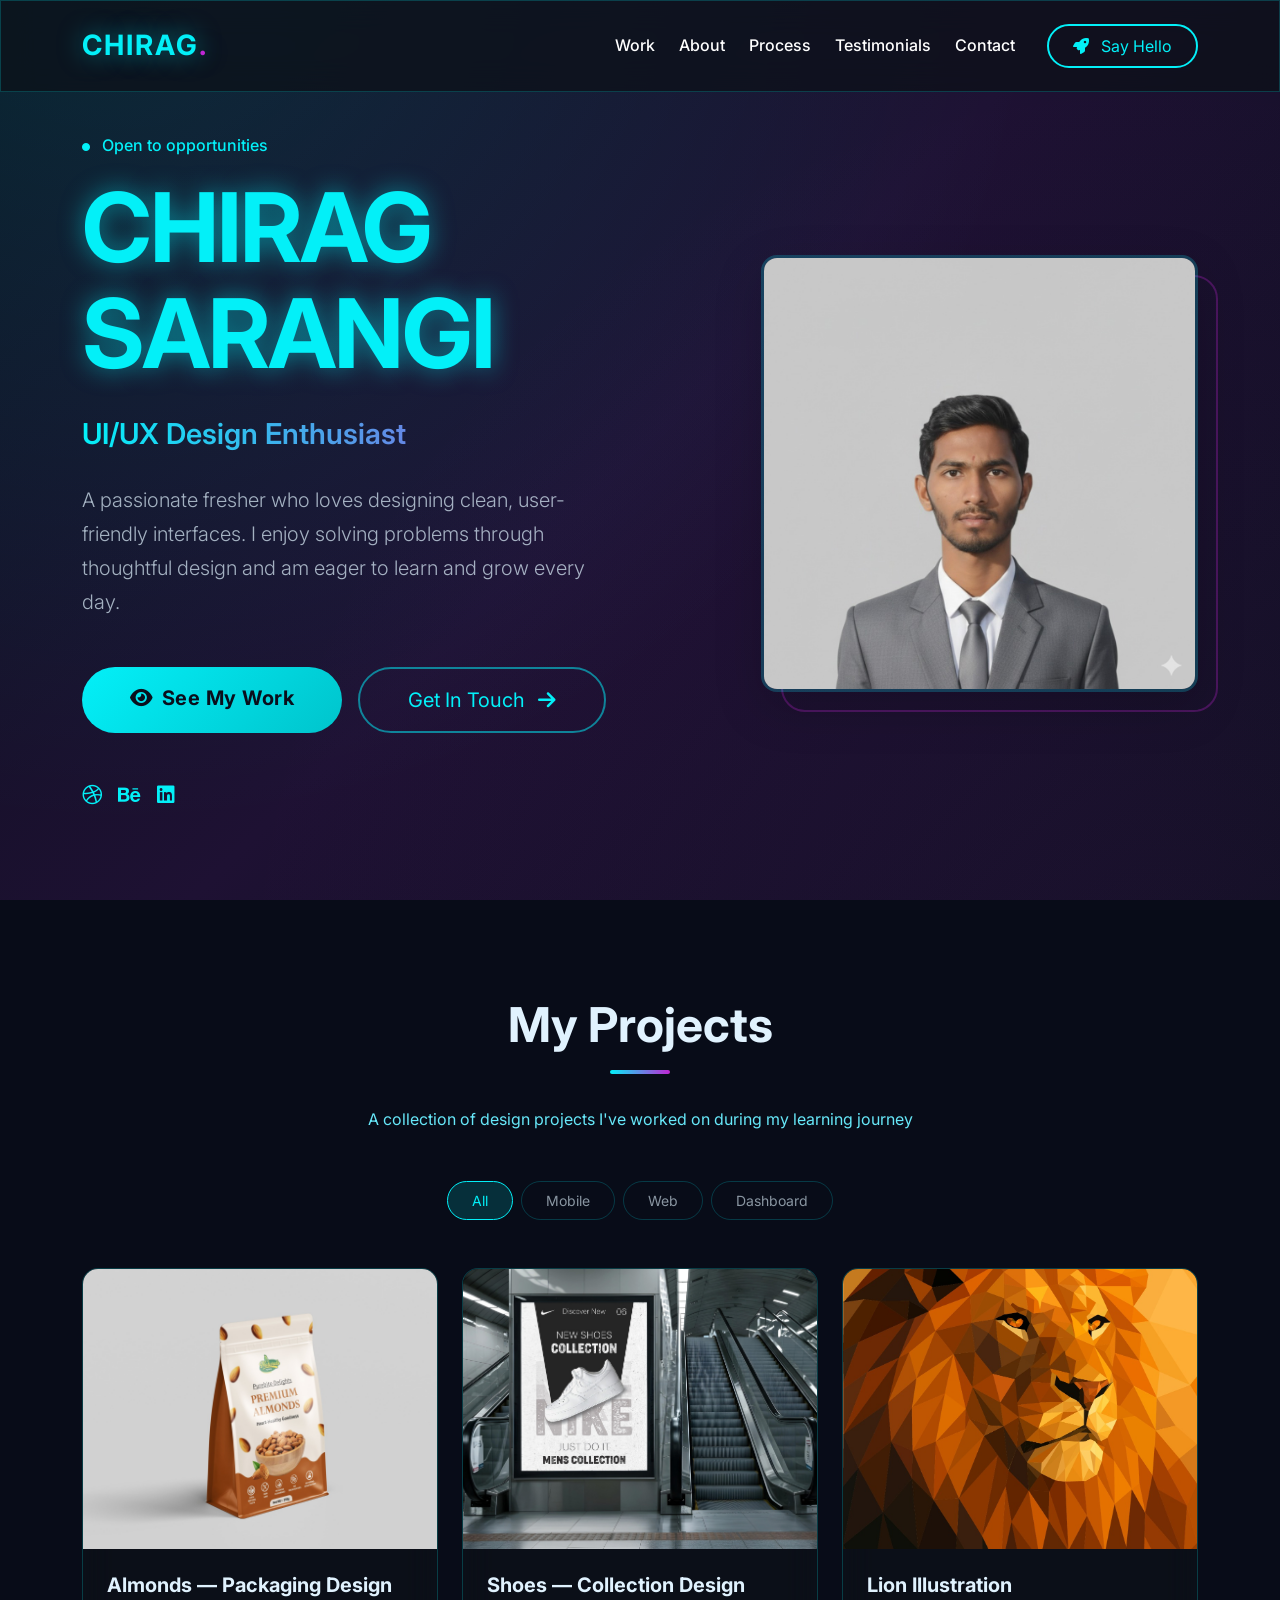
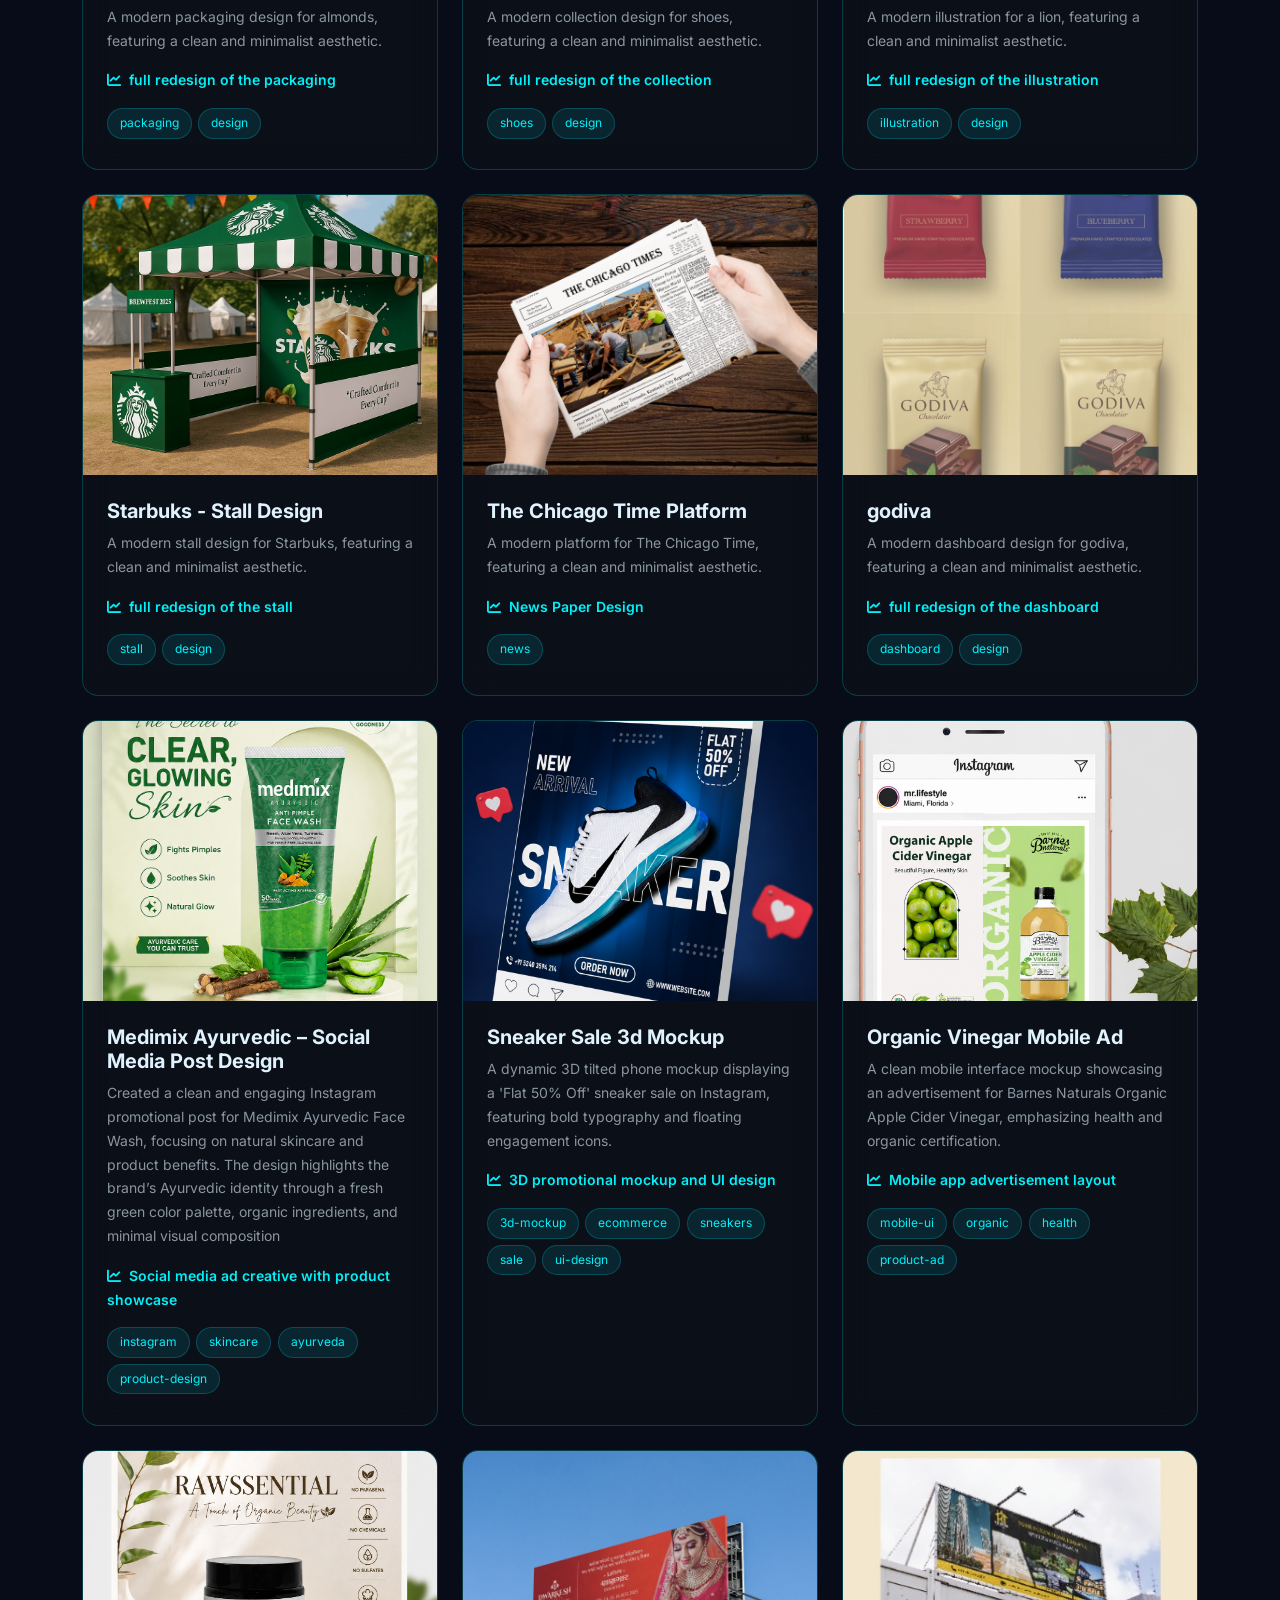
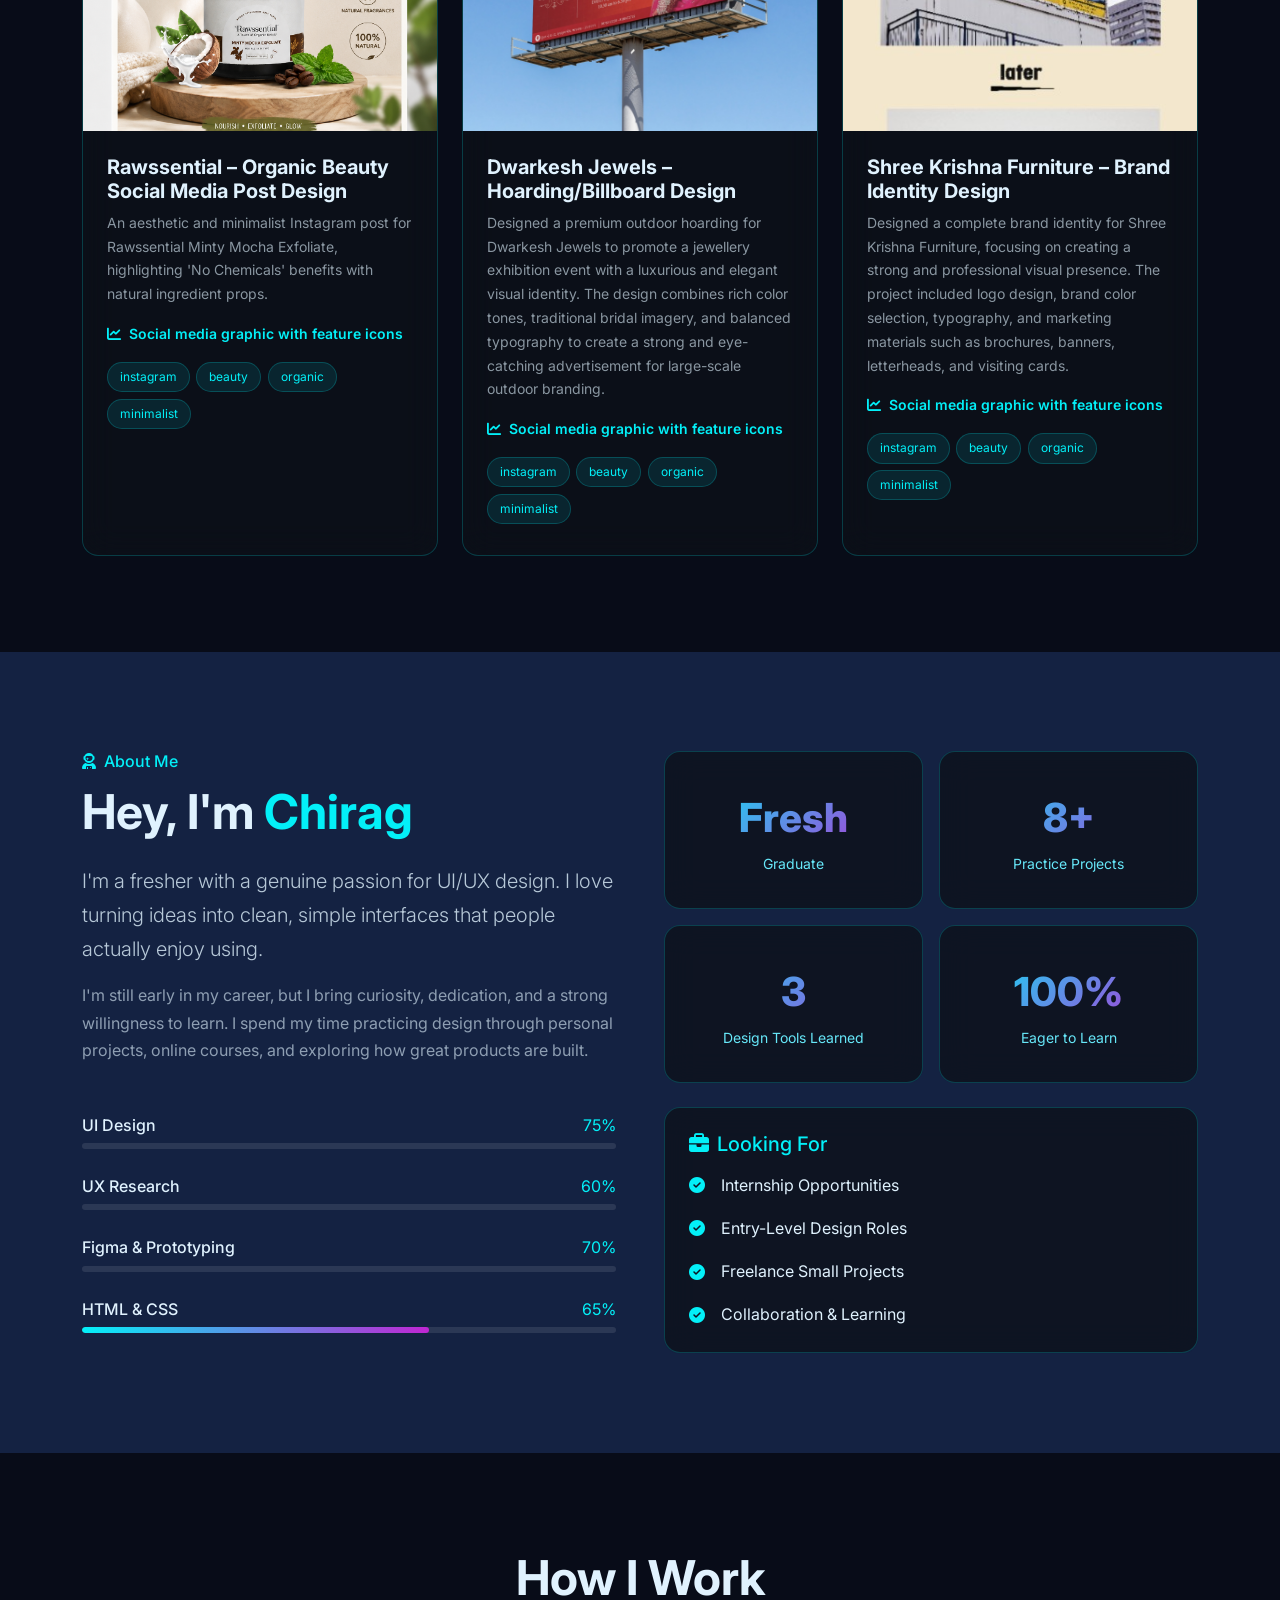
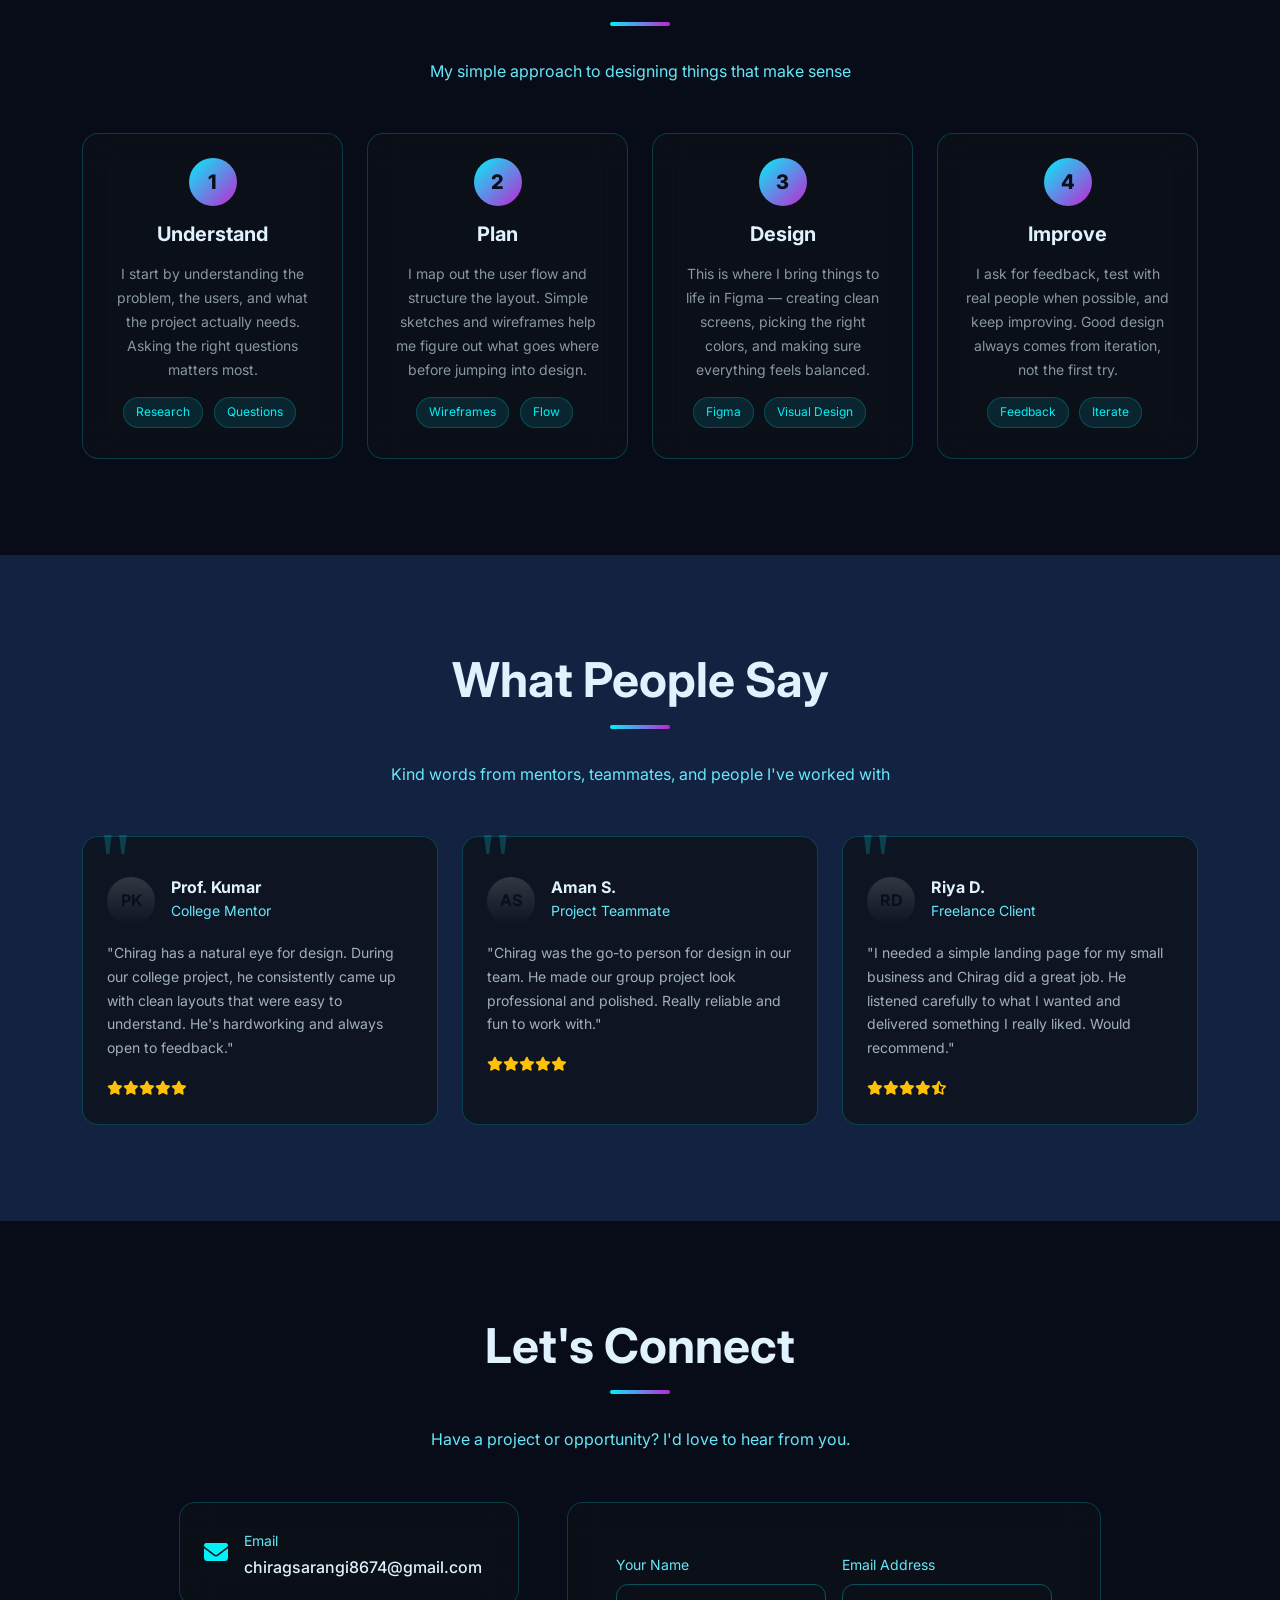
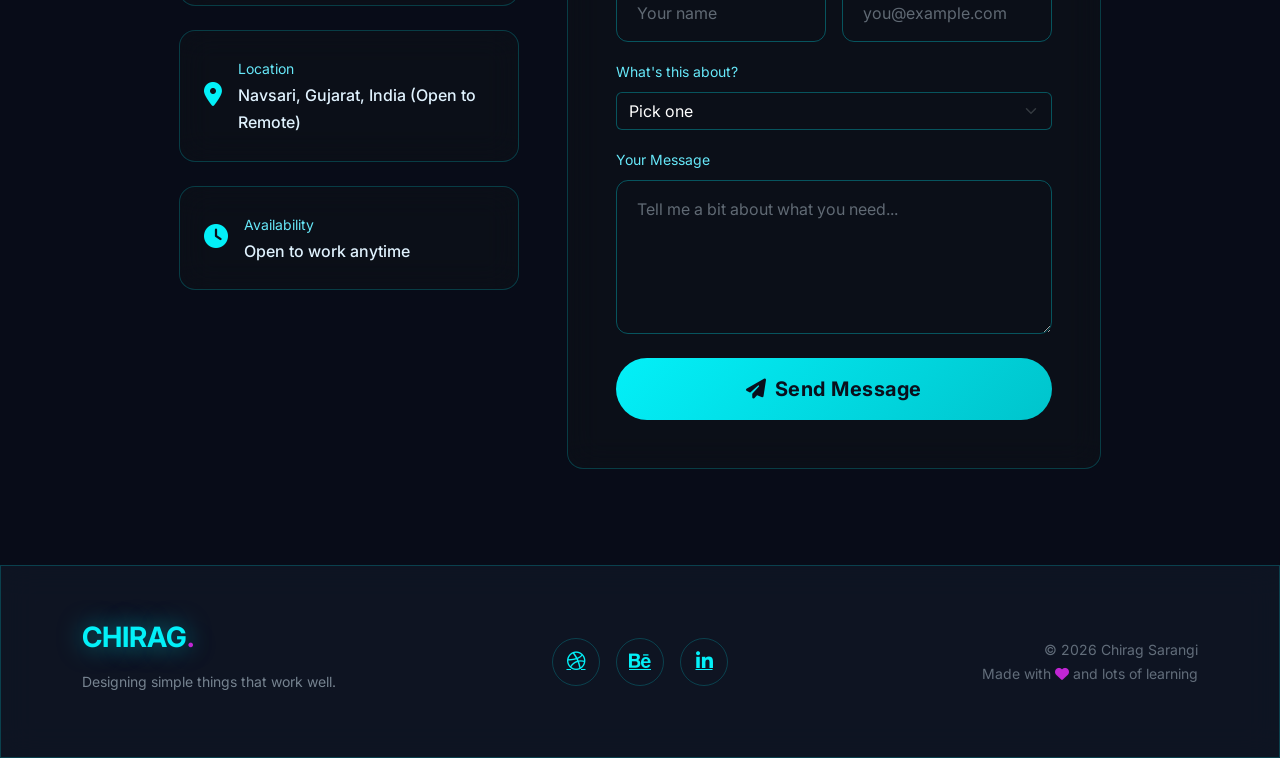
==== commit 17ea4428: "Updated Chirag Sir Portfolio" ====
--- a/Chirag Sir/index.html
+++ b/Chirag Sir/index.html
@@ -22,10 +22,10 @@
     <style>
         /* ─── CSS Variables ─── */
         :root {
-            --cyan: #00f5ff;
-            --cyan-dark: #00c4cc;
+            --cyan: #03f0f8;
+            --cyan-dark: #00c4cc;   
             --purple: #c026d3;
-            --bg-primary: #0f1628;
+            --bg-primary: #142242;
             --bg-dark: #0a0f1c;
             --glass-bg: rgba(13, 17, 25, 0.75);
             --glass-border: rgba(0, 245, 255, 0.2);
@@ -1044,9 +1044,12 @@
                 </div>
                 <div class="col-md-4 text-center">
                     <div class="footer-social d-flex justify-content-center gap-3">
-                        <a href="https://www.dribbble.com/chiragsarangi" target="_blank" title="Dribbble"><i class="fab fa-dribbble"></i></a>
-                        <a href="https://www.behance.net/chiragsarangi" target="_blank" title="Behance"><i class="fab fa-behance"></i></a>
-                        <a href="https://www.linkedin.com/in/chirag-sarangi-46341b359/" target="_blank" title="LinkedIn"><i class="fab fa-linkedin-in"></i></a>
+                        <a href="https://www.dribbble.com/chiragsarangi" target="_blank" title="Dribbble"><i
+                                class="fab fa-dribbble"></i></a>
+                        <a href="https://www.behance.net/chiragsarangi" target="_blank" title="Behance"><i
+                                class="fab fa-behance"></i></a>
+                        <a href="https://www.linkedin.com/in/chirag-sarangi-46341b359/" target="_blank"
+                            title="LinkedIn"><i class="fab fa-linkedin-in"></i></a>
                     </div>
                 </div>
                 <div class="col-md-4 text-md-end text-center">
@@ -1145,7 +1148,61 @@
                 category: "dashboard",
                 img: "./assets/images/godiva.png",
                 tools: ["Figma", "Principle", "Notion"]
-            }
+            },
+            {
+                title: "Medimix Ayurvedic – Social Media Post Design",
+                desc: "Created a clean and engaging Instagram promotional post for Medimix Ayurvedic Face Wash, focusing on natural skincare and product benefits. The design highlights the brand’s Ayurvedic identity through a fresh green color palette, organic ingredients, and minimal visual composition",
+                result: "Social media ad creative with product showcase",
+                tags: ["instagram", "skincare", "ayurveda", "product-design"],
+                category: "social-media",
+                img: "./assets/images/image01.png",
+                tools: ["Figma", "Photoshop", "Illustrator"]
+            },
+            {
+                title: "Sneaker Sale 3d Mockup",
+                desc: "A dynamic 3D tilted phone mockup displaying a 'Flat 50% Off' sneaker sale on Instagram, featuring bold typography and floating engagement icons.",
+                result: "3D promotional mockup and UI design",
+                tags: ["3d-mockup", "ecommerce", "sneakers", "sale", "ui-design"],
+                category: "mockup",
+                img: "./assets/images/image02.png",
+                tools: ["Blender", "Figma", "After Effects"]
+            },
+            {
+                title: "Organic Vinegar Mobile Ad",
+                desc: "A clean mobile interface mockup showcasing an advertisement for Barnes Naturals Organic Apple Cider Vinegar, emphasizing health and organic certification.",
+                result: "Mobile app advertisement layout",
+                tags: ["mobile-ui", "organic", "health", "product-ad"],
+                category: "mobile-ui",
+                img: "./assets/images/image03.png",
+                tools: ["Figma", "Sketch", "Photoshop"]
+            },
+            {
+                title: "Rawssential – Organic Beauty Social Media Post Design",
+                desc: "An aesthetic and minimalist Instagram post for Rawssential Minty Mocha Exfoliate, highlighting 'No Chemicals' benefits with natural ingredient props.",
+                result: "Social media graphic with feature icons",
+                tags: ["instagram", "beauty", "organic", "minimalist"],
+                category: "social-media",
+                img: "./assets/images/image04.png",
+                tools: ["Figma", "Lightroom", "Illustrator"]
+            },
+            {
+                title: "Dwarkesh Jewels – Hoarding/Billboard Design",
+                desc: "Designed a premium outdoor hoarding for Dwarkesh Jewels to promote a jewellery exhibition event with a luxurious and elegant visual identity. The design combines rich color tones, traditional bridal imagery, and balanced typography to create a strong and eye-catching advertisement for large-scale outdoor branding.",
+                result: "Social media graphic with feature icons",
+                tags: ["instagram", "beauty", "organic", "minimalist"],
+                category: "social-media",
+                img: "./assets/images/image05.png",
+                tools: ["Figma", "Lightroom", "Illustrator"]
+            },
+            {
+                title: "Shree Krishna Furniture – Brand Identity Design",
+                desc: "Designed a complete brand identity for Shree Krishna Furniture, focusing on creating a strong and professional visual presence. The project included logo design, brand color selection, typography, and marketing materials such as brochures, banners, letterheads, and visiting cards.",
+                result: "Social media graphic with feature icons",
+                tags: ["instagram", "beauty", "organic", "minimalist"],
+                category: "social-media",
+                img: "./assets/images/image06.png",
+                tools: ["Figma", "Lightroom", "Illustrator"]
+            },
         ];
 
         // ─── Render Projects ───
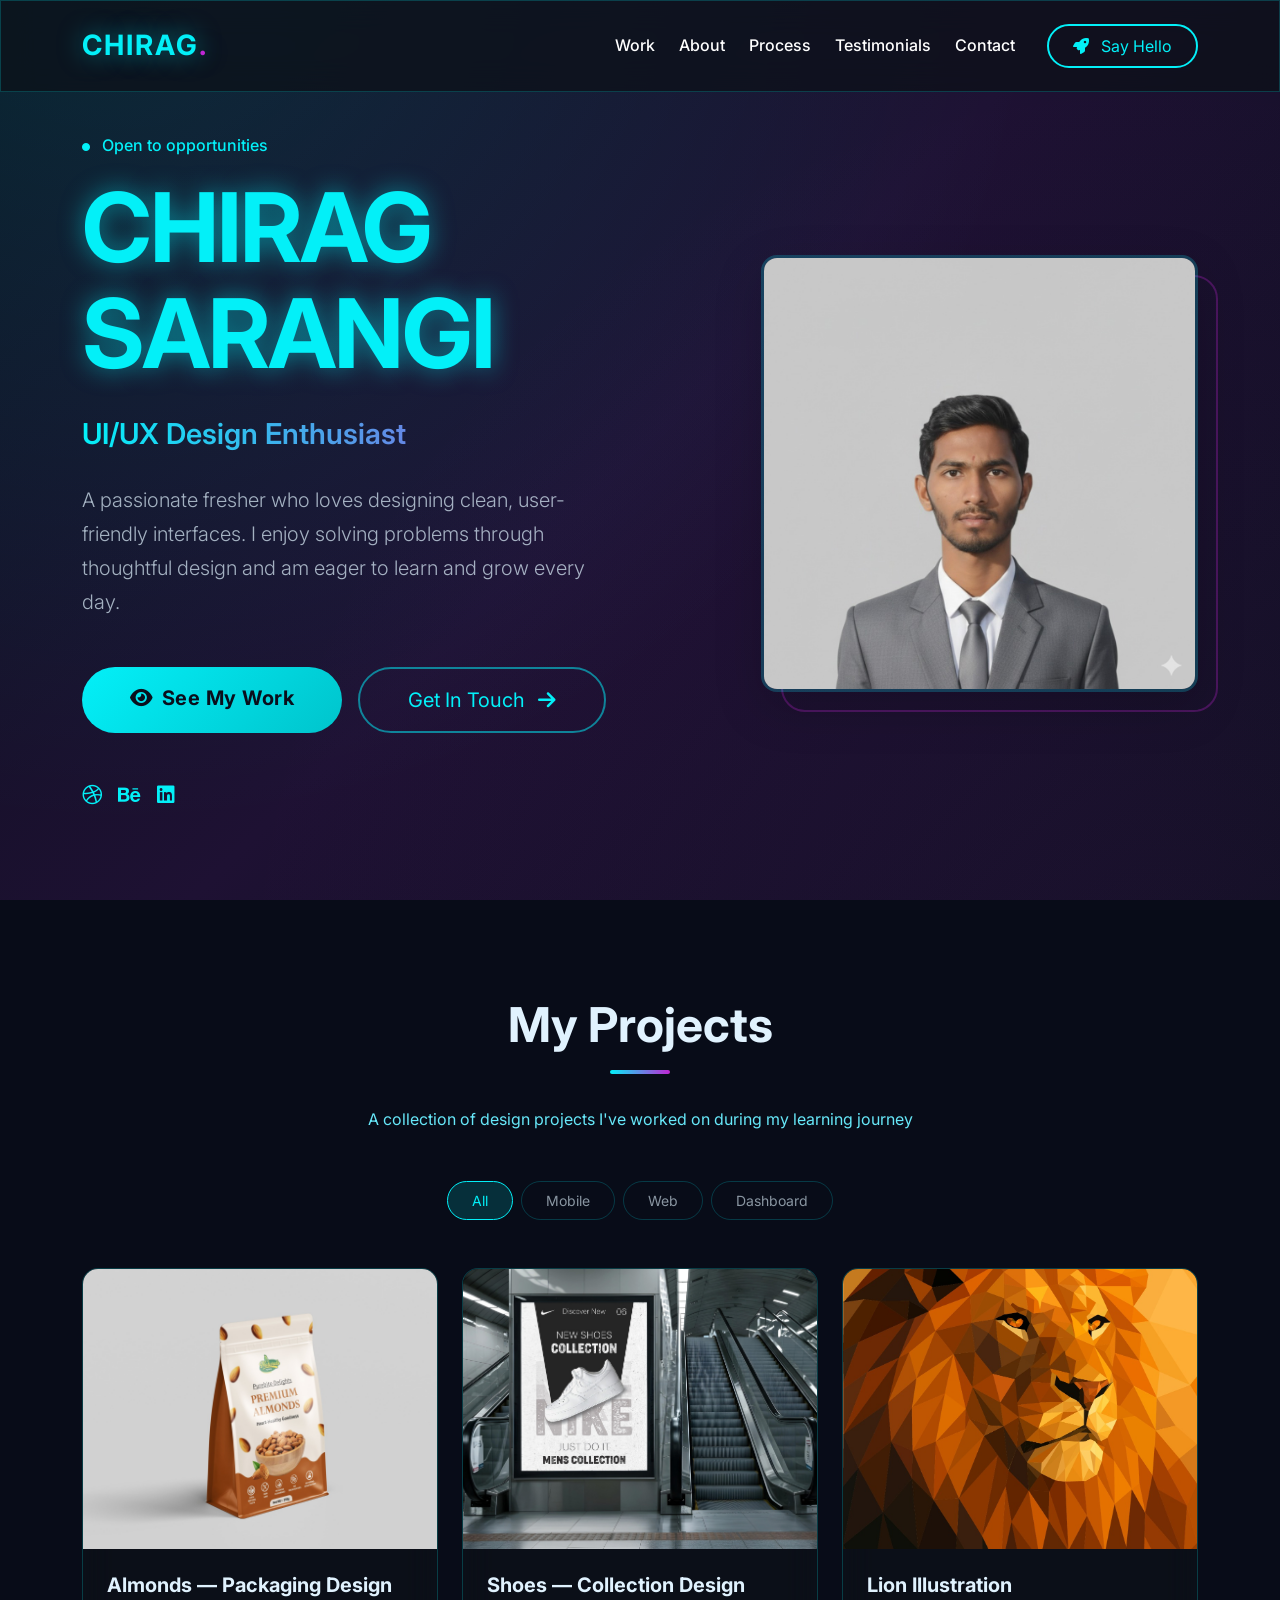
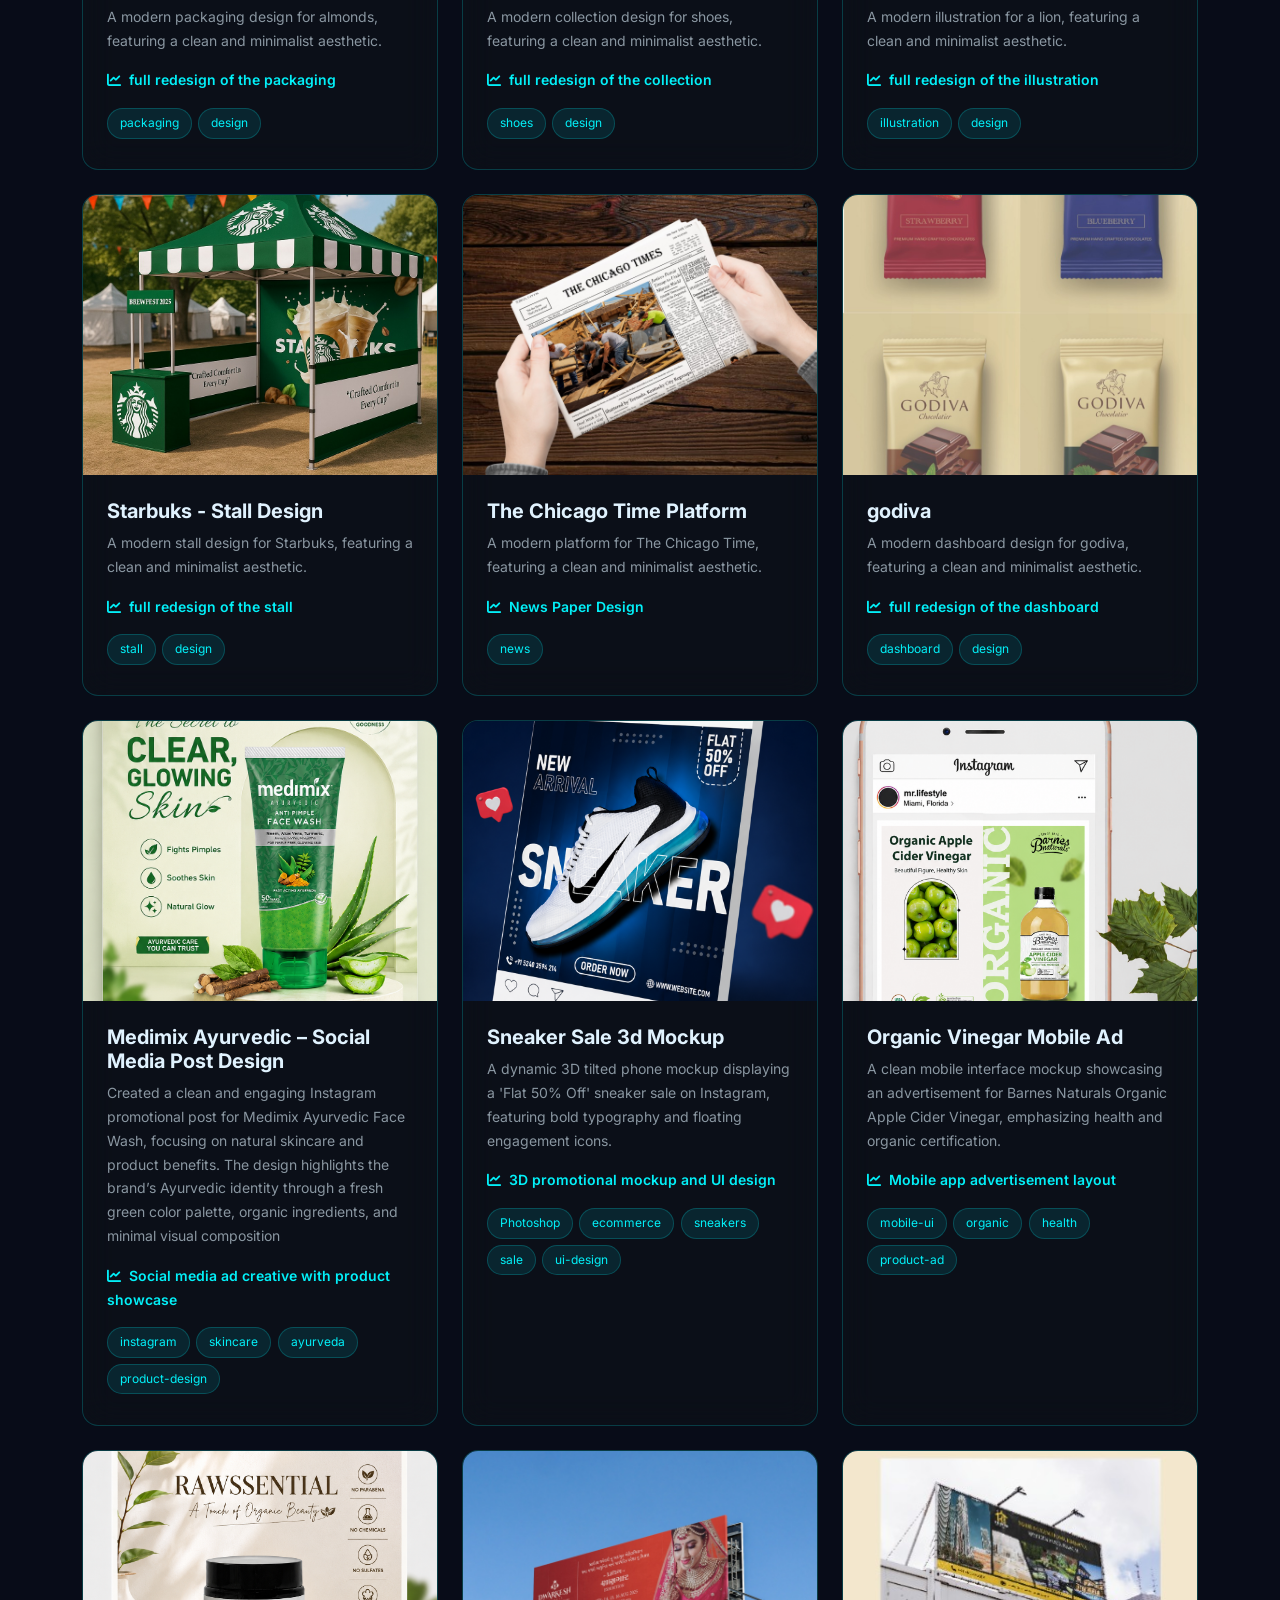
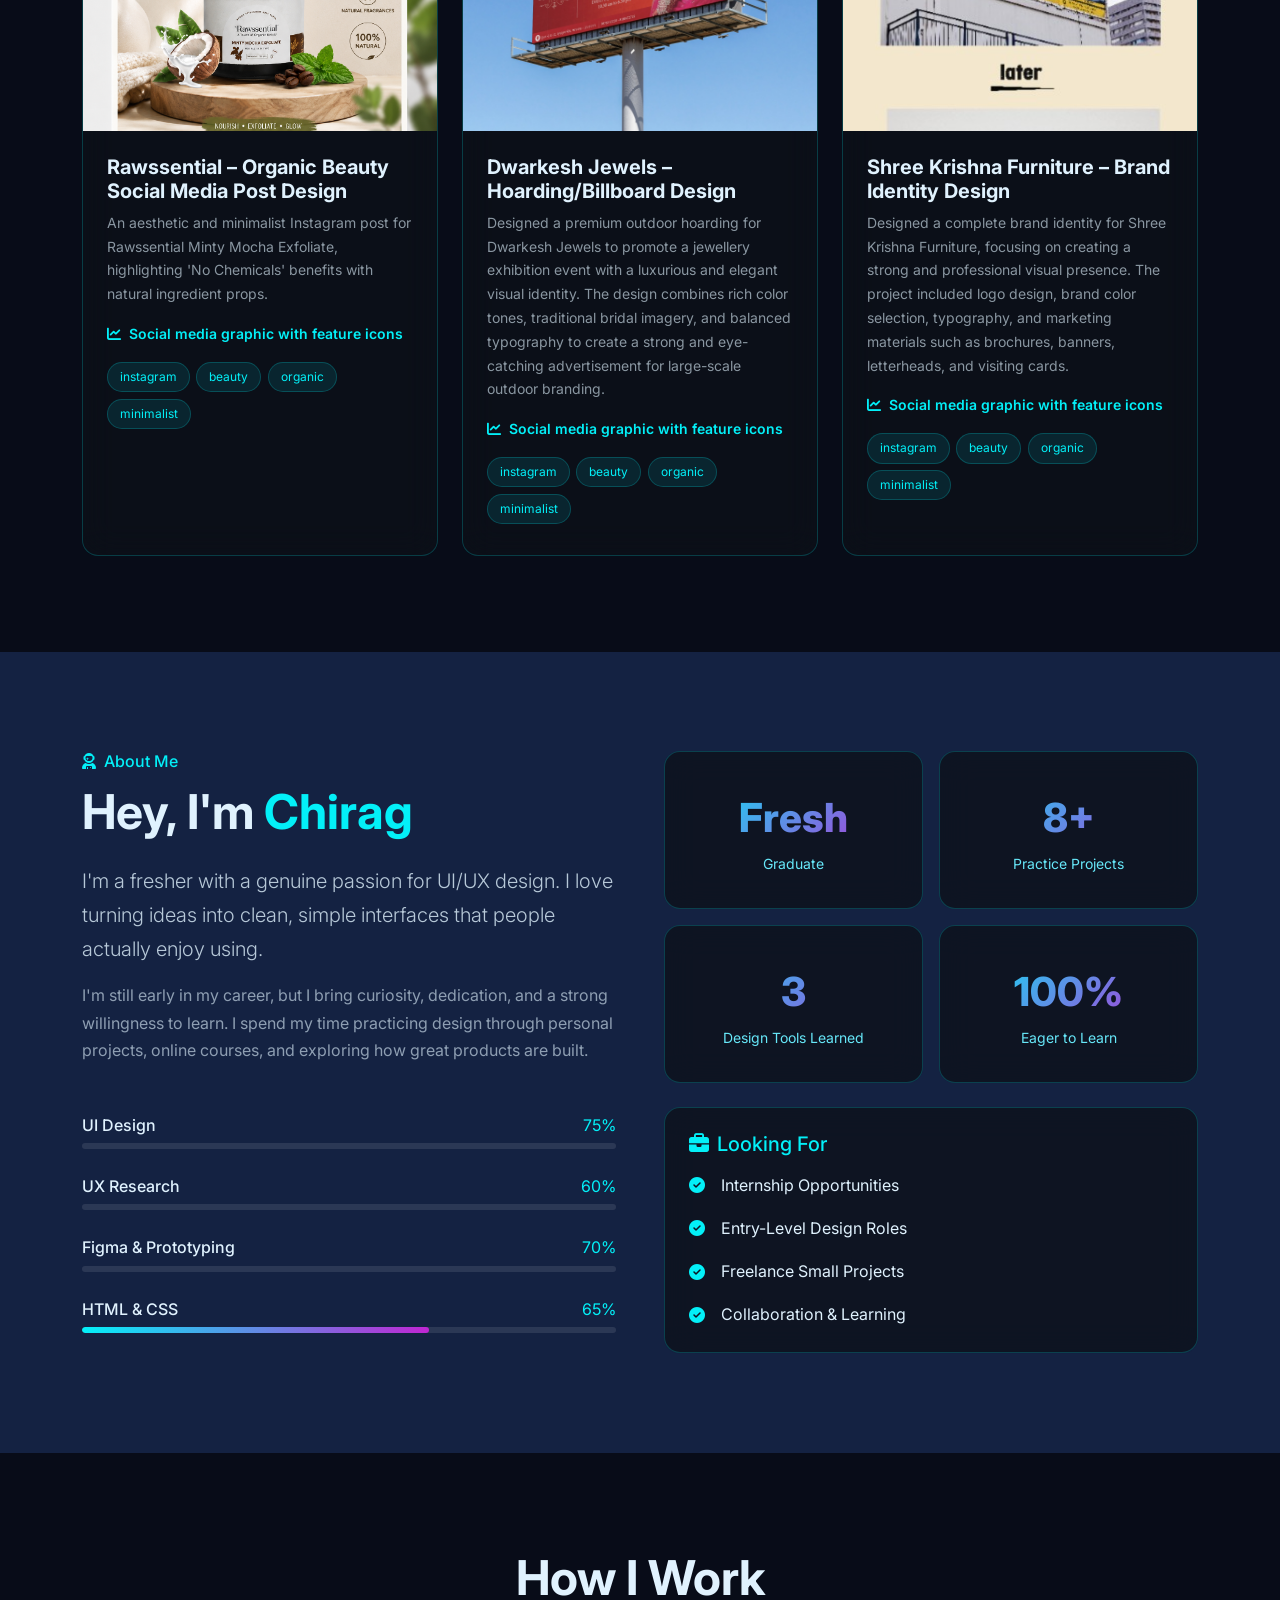
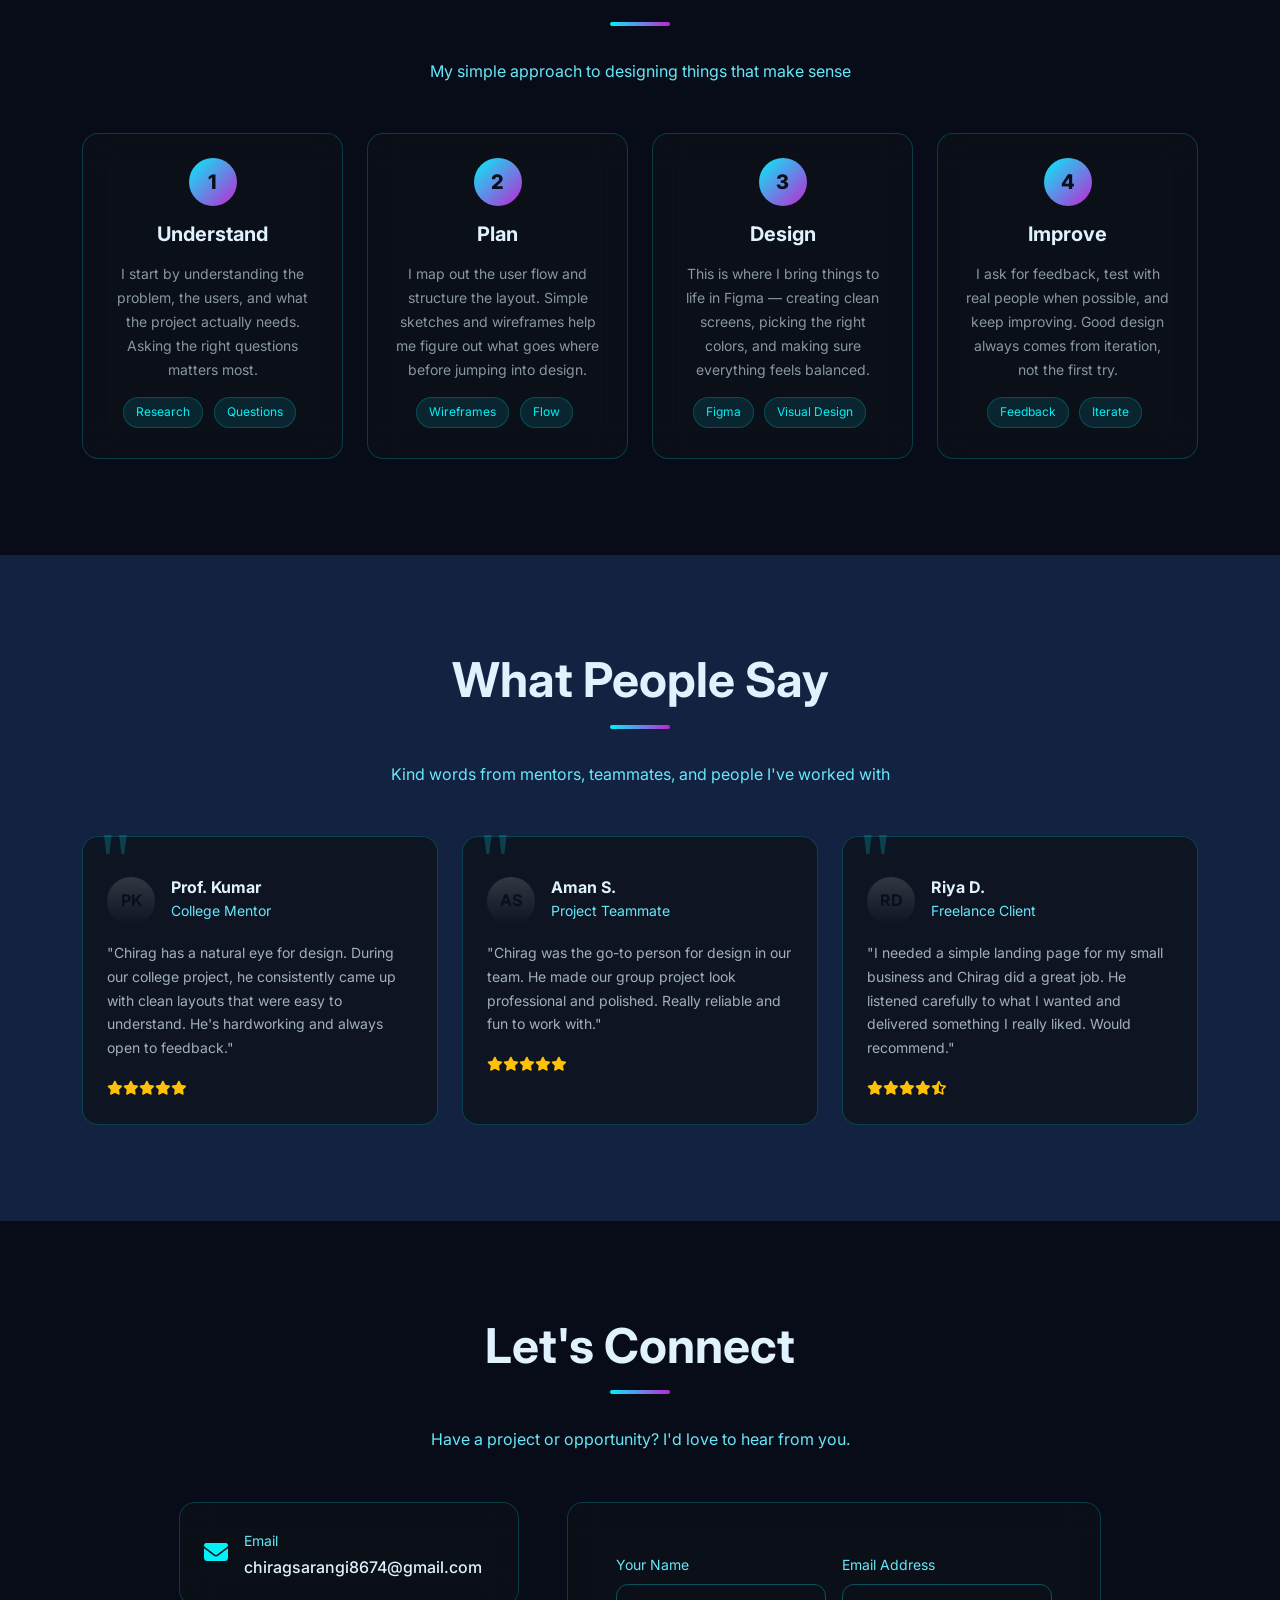
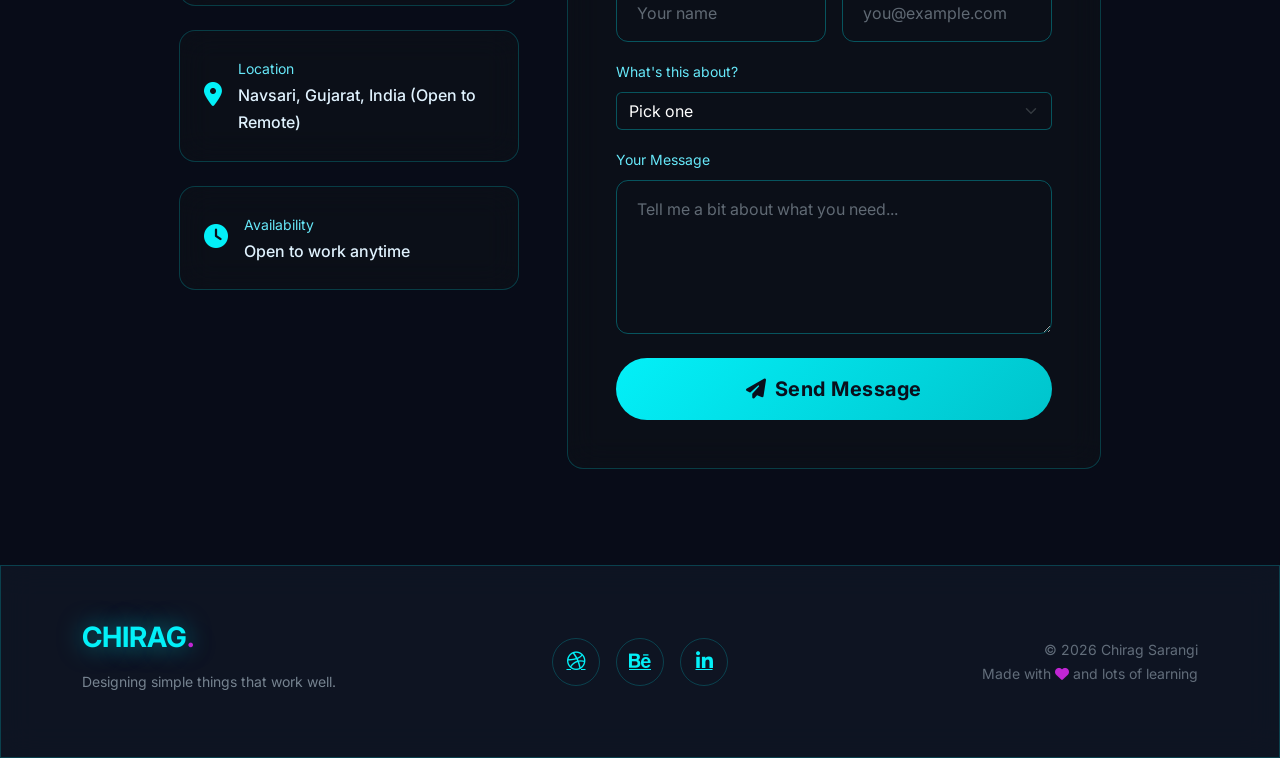
==== commit ef62fa7b: "Updated Chirag Sir Portfolio" ====
--- a/Chirag Sir/index.html
+++ b/Chirag Sir/index.html
@@ -1102,7 +1102,7 @@
                 tags: ["packaging", "design"],
                 category: "package",
                 img: "./assets/images/Almonds-01.png",
-                tools: ["Figma", "Principle", "Lottie"]
+                tools: ["Illustrator", "Principle"]
             },
             {
                 title: "Shoes — Collection Design",
@@ -1111,7 +1111,7 @@
                 tags: ["shoes", "design"],
                 category: "shoes",
                 img: "./assets/images/shoes collection.png",
-                tools: ["Figma"]
+                tools: ["Illustrator"]
             },
             {
                 title: "Lion Illustration",
@@ -1129,7 +1129,7 @@
                 tags: ["stall", "design"],
                 category: "stall",
                 img: "./assets/images/startbuks.png",
-                tools: ["Figma"]
+                tools: ["Illustrator"]
             },
             {
                 title: "The Chicago Time Platform",
@@ -1138,7 +1138,7 @@
                 tags: ["news"],
                 category: "news",
                 img: "./assets/images/the-chicago-time-newspaper.png",
-                tools: ["Figma", "Principle", "Notion"]
+                tools: ["InDesign", "Principle"]
             },
             {
                 title: "godiva",
@@ -1147,7 +1147,7 @@
                 tags: ["dashboard", "design"],
                 category: "dashboard",
                 img: "./assets/images/godiva.png",
-                tools: ["Figma", "Principle", "Notion"]
+                tools: ["Illustration"]
             },
             {
                 title: "Medimix Ayurvedic – Social Media Post Design",
@@ -1156,16 +1156,16 @@
                 tags: ["instagram", "skincare", "ayurveda", "product-design"],
                 category: "social-media",
                 img: "./assets/images/image01.png",
-                tools: ["Figma", "Photoshop", "Illustrator"]
+                tools: ["Photoshop", "Photoshop", "Illustrator"]
             },
             {
                 title: "Sneaker Sale 3d Mockup",
                 desc: "A dynamic 3D tilted phone mockup displaying a 'Flat 50% Off' sneaker sale on Instagram, featuring bold typography and floating engagement icons.",
                 result: "3D promotional mockup and UI design",
-                tags: ["3d-mockup", "ecommerce", "sneakers", "sale", "ui-design"],
+                tags: ["Photoshop", "ecommerce", "sneakers", "sale", "ui-design"],
                 category: "mockup",
                 img: "./assets/images/image02.png",
-                tools: ["Blender", "Figma", "After Effects"]
+                tools: ["Blender", "Photoshop"]
             },
             {
                 title: "Organic Vinegar Mobile Ad",
@@ -1174,7 +1174,7 @@
                 tags: ["mobile-ui", "organic", "health", "product-ad"],
                 category: "mobile-ui",
                 img: "./assets/images/image03.png",
-                tools: ["Figma", "Sketch", "Photoshop"]
+                tools: ["Photoshop"]
             },
             {
                 title: "Rawssential – Organic Beauty Social Media Post Design",
@@ -1183,7 +1183,8 @@
                 tags: ["instagram", "beauty", "organic", "minimalist"],
                 category: "social-media",
                 img: "./assets/images/image04.png",
-                tools: ["Figma", "Lightroom", "Illustrator"]
+                tools: ["Photoshop"]
+                
             },
             {
                 title: "Dwarkesh Jewels – Hoarding/Billboard Design",
@@ -1192,7 +1193,8 @@
                 tags: ["instagram", "beauty", "organic", "minimalist"],
                 category: "social-media",
                 img: "./assets/images/image05.png",
-                tools: ["Figma", "Lightroom", "Illustrator"]
+                tools: ["Photoshop"]
+                
             },
             {
                 title: "Shree Krishna Furniture – Brand Identity Design",
@@ -1201,7 +1203,8 @@
                 tags: ["instagram", "beauty", "organic", "minimalist"],
                 category: "social-media",
                 img: "./assets/images/image06.png",
-                tools: ["Figma", "Lightroom", "Illustrator"]
+                tools: ["Photoshop"]
+                
             },
         ];
 
